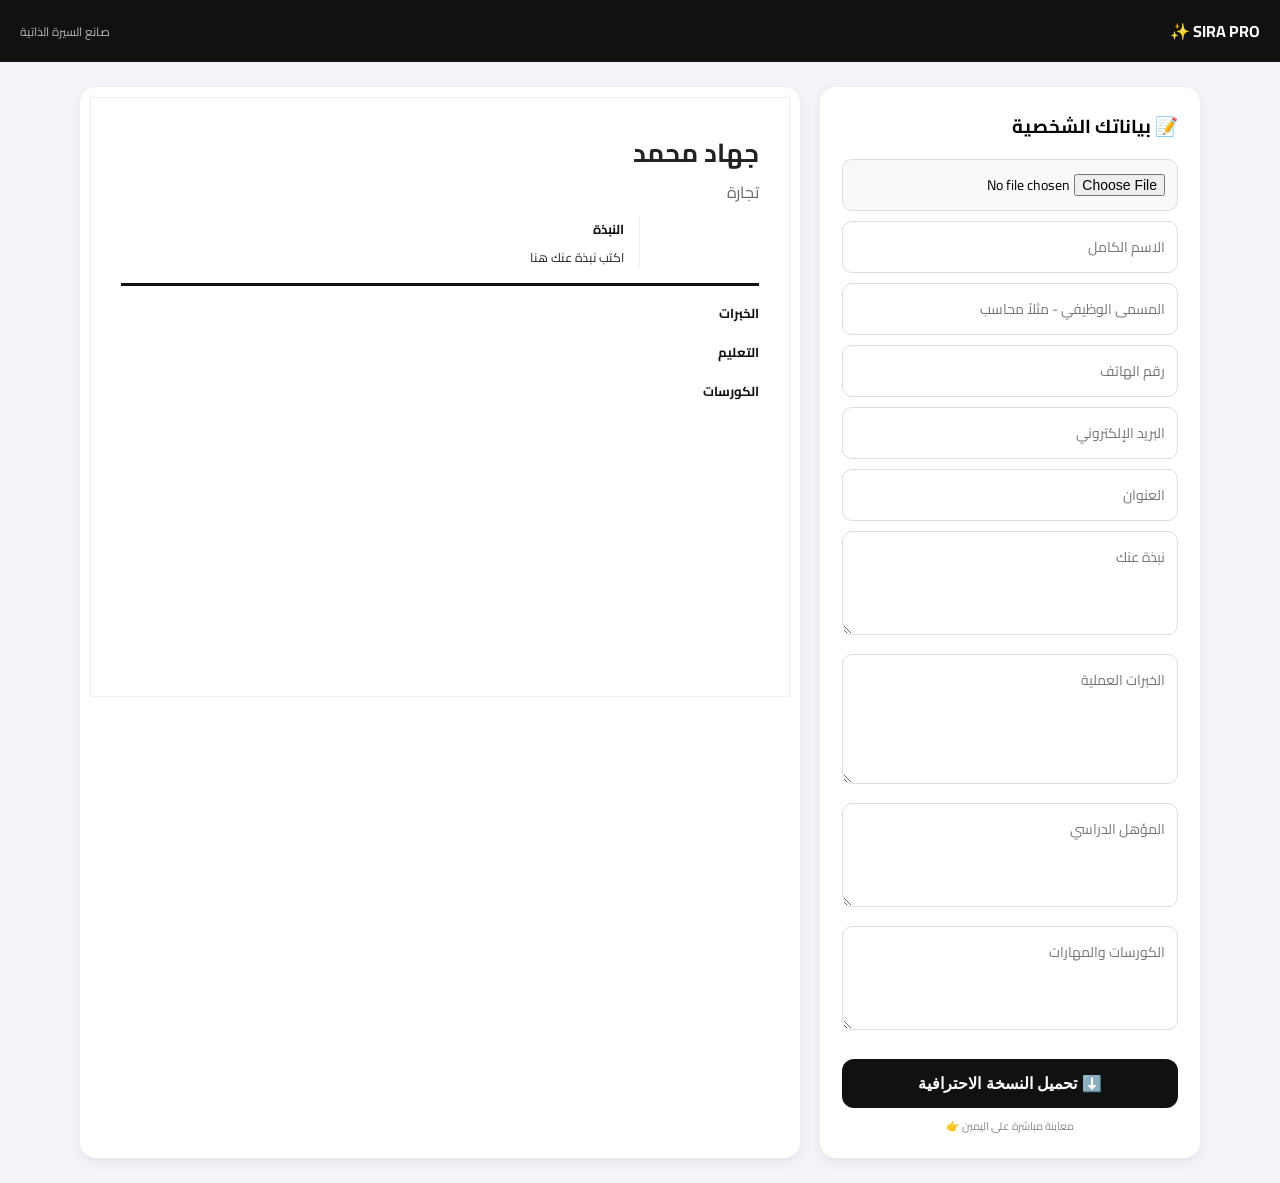
==== index.html @ 73ab299f "Update index.html" ====
<!DOCTYPE html>
<html lang="ar" dir="rtl">
<head>
<meta charset="UTF-8">
<meta name="viewport" content="width=device-width, initial-scale=1.0">
<title>SIRA PRO - CV Maker</title>
<style>
@import url('https://fonts.googleapis.com/css2?family=Cairo:wght@400;600;700&display=swap');
*{box-sizing:border-box;margin:0;padding:0}
body{font-family:'Cairo',sans-serif;background:#f2f4f7}
.header{background:#111;color:white;padding:16px 20px;display:flex;justify-content:space-between;align-items:center}
.container{max-width:1150px;margin:25px auto;display:grid;grid-template-columns:380px 1fr;gap:20px;padding:0 15px}
.form-box{background:white;border-radius:16px;padding:22px;box-shadow:0 4px 12px #0001}
.form-box h3{margin-bottom:15px}
.form-box input,.form-box textarea{width:100%;padding:12px;margin-bottom:10px;border:1px solid #ddd;border-radius:10px;font-family:inherit;font-size:14px}
.preview-box{background:white;border-radius:16px;padding:10px;box-shadow:0 4px 12px #0001}
#cvPreview{padding:30px;border:1px solid #eee;min-height:600px;color:#222}
.cv-top{display:flex;justify-content:space-between;border-bottom:3px solid #111;padding-bottom:15px;margin-bottom:15px}
.cv-top h1{font-size:26px}
#cvImg{width:85px;height:85px;border-radius:50%;object-fit:cover;display:none;border:2px solid #111}
.cv-head{font-weight:700;font-size:13px;margin-bottom:6px;color:#111}
.cv-text{font-size:12.5px;white-space:pre-wrap;line-height:1.7}
.layout{display:grid;grid-template-columns:120px 1fr;gap:15px;margin-top:10px}
.btn-main{width:100%;padding:15px;background:#111;color:white;border:none;border-radius:12px;font-weight:800;cursor:pointer;font-size:16px;margin-top:10px}
.btn-gold{width:100%;padding:14px;background:linear-gradient(135deg,#1a73e8,#0d47a1);color:white;border:none;border-radius:12px;font-weight:700;cursor:pointer}
.modal{position:fixed;inset:0;background:rgba(0,0,0,0.5);backdrop-filter:blur(5px);display:none;justify-content:center;align-items:center;z-index:999;padding:15px}
.modal.show{display:flex}
.modal-box{background:white;padding:28px;border-radius:20px;max-width:380px;width:100%;text-align:center}
.badge{background:#eef4ff;color:#1a73e8;padding:6px 14px;border-radius:20px;font-size:12px;font-weight:700;display:inline-block;margin-bottom:12px}
.vf-box{background:#fff5f6;border:1.5px dashed #e11d48;border-radius:12px;padding:16px;margin:16px 0}
@media print{.header,.form-box,.modal{display:none!important}.container{display:block;margin:0;padding:0}.preview-box{box-shadow:none;border:none}}
@media(max-width:900px){.container{grid-template-columns:1fr}}
</style>
</head>
<body>

<div class="header"><b>SIRA PRO ✨</b><span style="font-size:12px;opacity:.7">صانع السيرة الذاتية</span></div>

<div class="container">
  <!-- ده الفورم اللي الشخص هيملاه -->
  <div class="form-box">
    <h3>📝 بياناتك الشخصية</h3>
    <input type="file" accept="image/*" onchange="loadImg(event)" style="background:#f9f9f9">
    <input id="iName" placeholder="الاسم الكامل" oninput="u()">
    <input id="iJob" placeholder="المسمى الوظيفي - مثلاً محاسب" oninput="u()">
    <input id="iPhone" placeholder="رقم الهاتف" oninput="u()">
    <input id="iEmail" placeholder="البريد الإلكتروني" oninput="u()">
    <input id="iAddress" placeholder="العنوان" oninput="u()">
    <textarea id="iAbout" rows="3" placeholder="نبذة عنك" oninput="u()"></textarea>
    <textarea id="iExp" rows="4" placeholder="الخبرات العملية" oninput="u()"></textarea>
    <textarea id="iEdu" rows="3" placeholder="المؤهل الدراسي" oninput="u()"></textarea>
    <textarea id="iCourses" rows="3" placeholder="الكورسات والمهارات" oninput="u()"></textarea>
    <button class="btn-main" onclick="openPay()">⬇️ تحميل النسخة الاحترافية</button>
    <p style="font-size:11px;color:#888;text-align:center;margin-top:8px">معاينة مباشرة على اليمين 👉</p>
  </div>

  <!-- ده شكل الـ CV اللي بيظهر -->
  <div class="preview-box">
    <div id="cvPreview">
      <div class="cv-top">
        <div>
          <h1 id="cName">جهاد محمد</h1>
          <div id="cJob" style="color:#666">تجارة</div>
          <div class="layout">
            <div style="border-left:1px solid #eee;padding-left:10px"><div id="cContact" style="font-size:11px;line-height:2.2"></div></div>
            <div><div class="cv-head">النبذة</div><div id="cAbout" class="cv-text">اكتب نبذة عنك هنا</div></div>
          </div>
        </div>
        <img id="cvImg">
      </div>
      <div style="margin-top:15px"><div class="cv-head">الخبرات</div><div id="cExp" class="cv-text"></div></div>
      <div style="margin-top:15px"><div class="cv-head">التعليم</div><div id="cEdu" class="cv-text"></div></div>
      <div style="margin-top:15px"><div class="cv-head">الكورسات</div><div id="cCourses" class="cv-text"></div></div>
    </div>
  </div>
</div>

<!-- بوابة الدفع - مش هتظهر غير لما يدوس تحميل -->
<div id="payModal" class="modal" onclick="if(event.target==this)closePay()">
  <div class="modal-box">
    <div class="badge">✨ سيرتك جاهزة</div>
    <h2 style="font-size:20px">فتح التحميل بجودة عالية</h2>
    <p style="color:#666;font-size:13px;margin-top:8px;line-height:1.6">سيرتك الاحترافية جاهزة بصيغة PDF عالية الجودة، جاهزة للطباعة والإرسال للشركات</p>
    <div class="vf-box">
      <div style="font-size:12px;color:#666">الدفع الآمن عبر</div>
      <div style="font-weight:800;color:#e11d48;font-size:18px">Vodafone Cash</div>
      <div style="font-size:23px;font-weight:900;letter-spacing:1px;margin:4px 0">01013724578</div>
      <div style="font-size:11px;color:#666">رسوم الخدمة: 100 جنيه • تفعيل فوري</div>
    </div>
    <button class="btn-gold" onclick="window.open('https://wa.me/201013724578?text=مرحبا، عايزة افتح التحميل بجودة عالية - حولت 100 جنيه فودافون كاش على 01013724578','_blank')">تأكيد التحويل عبر واتساب 💬</button>
    <button class="btn-main" onclick="confirmPay()" style="background:#f1f1f1;color:#111;border:1px solid #ddd;margin-top:10px">تم التحويل - فتح التحميل الآن ✅</button>
    <button onclick="closePay()" style="margin-top:10px;background:none;border:none;color:#999;cursor:pointer">إلغاء والرجوع</button>
  </div>
</div>

<script>
function openPay(){document.getElementById('payModal').classList.add('show')}
function closePay(){document.getElementById('payModal').classList.remove('show')}
function confirmPay(){closePay(); setTimeout(()=>window.print(),300)}
function loadImg(e){const f=e.target.files[0];if(!f)return;const r=new FileReader();r.onload=x=>{cvImg.src=x.target.result;cvImg.style.display='block';};r.readAsDataURL(f);}
function u(){
  cName.innerText=iName.value||'جهاد محمد'; cJob.innerText=iJob.value||'تجارة';
  let h=''; if(iPhone.value) h+=`📞 ${iPhone.value}<br>`; if(iEmail.value) h+=`✉️ ${iEmail.value}<br>`; if(iAddress.value) h+=`📍 ${iAddress.value}`;
  cContact.innerHTML=h;
  cAbout.innerText=iAbout.value||'اكتب نبذة عنك هنا'; cExp.innerText=iExp.value; cEdu.innerText=iEdu.value; cCourses.innerText=iCourses.value;
}
u();
</script>
</body>
</html>
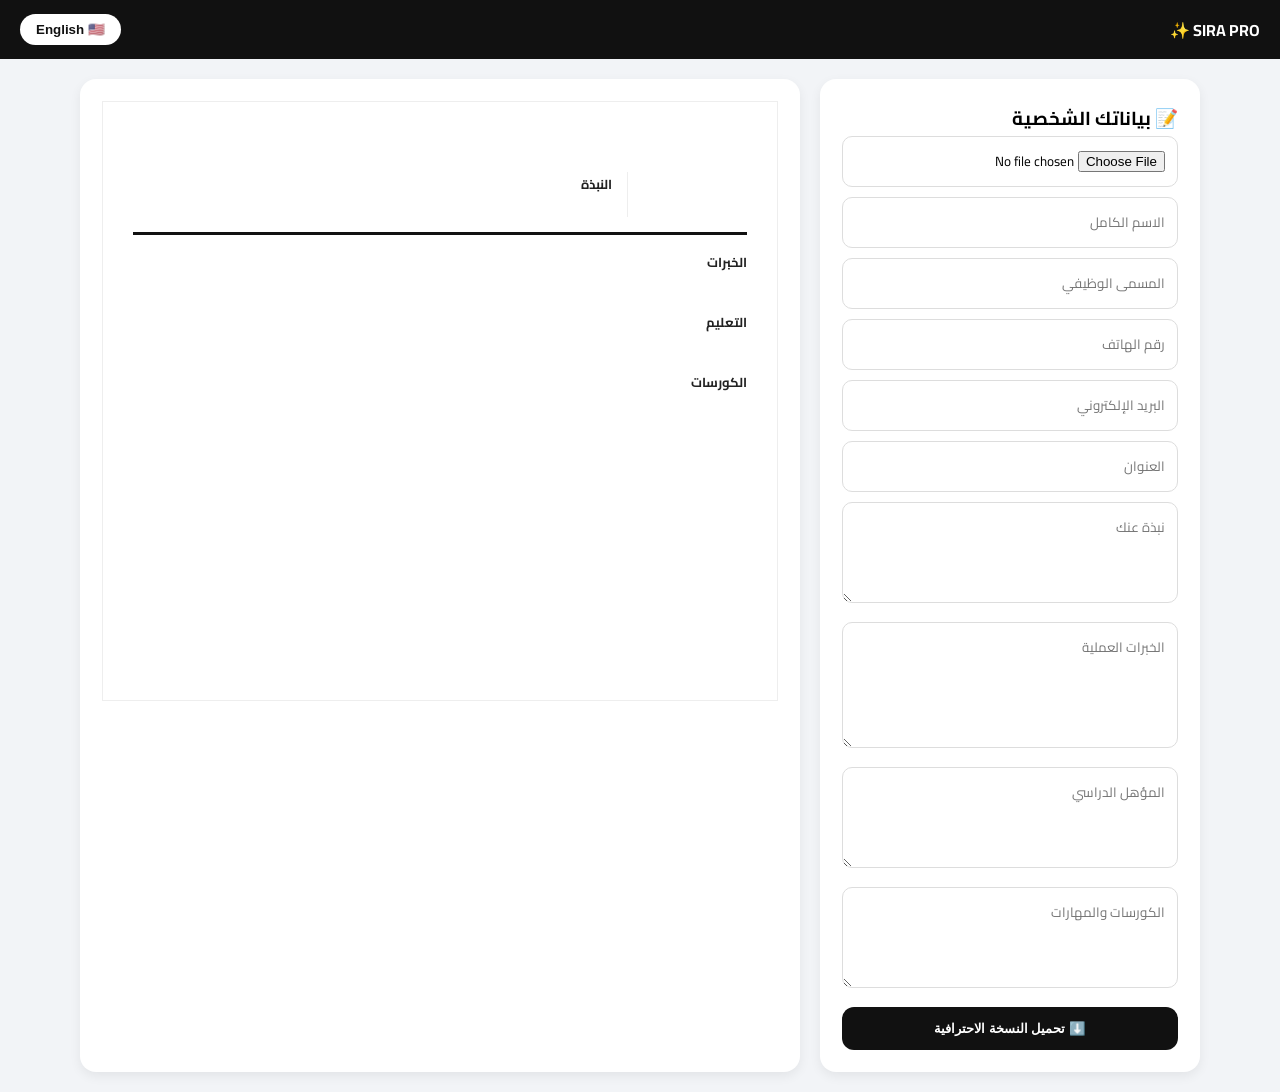
==== commit 16a63ae3: "Update index.html" ====
--- a/index.html
+++ b/index.html
@@ -3,106 +3,147 @@
 <head>
 <meta charset="UTF-8">
 <meta name="viewport" content="width=device-width, initial-scale=1.0">
-<title>SIRA PRO - CV Maker</title>
+<title>SIRA PRO</title>
 <style>
-@import url('https://fonts.googleapis.com/css2?family=Cairo:wght@400;600;700&display=swap');
+@import url('https://fonts.googleapis.com/css2?family=Cairo:wght@400;700&family=Inter:wght@400;700&display=swap');
 *{box-sizing:border-box;margin:0;padding:0}
 body{font-family:'Cairo',sans-serif;background:#f2f4f7}
-.header{background:#111;color:white;padding:16px 20px;display:flex;justify-content:space-between;align-items:center}
-.container{max-width:1150px;margin:25px auto;display:grid;grid-template-columns:380px 1fr;gap:20px;padding:0 15px}
-.form-box{background:white;border-radius:16px;padding:22px;box-shadow:0 4px 12px #0001}
-.form-box h3{margin-bottom:15px}
-.form-box input,.form-box textarea{width:100%;padding:12px;margin-bottom:10px;border:1px solid #ddd;border-radius:10px;font-family:inherit;font-size:14px}
-.preview-box{background:white;border-radius:16px;padding:10px;box-shadow:0 4px 12px #0001}
+.header{background:#111;color:white;padding:14px 20px;display:flex;justify-content:space-between;align-items:center;position:sticky;top:0;z-index:10}
+.lang-btn{background:white;color:#111;border:none;padding:8px 16px;border-radius:20px;font-weight:700;cursor:pointer}
+.container{max-width:1150px;margin:20px auto;display:grid;grid-template-columns:380px 1fr;gap:20px;padding:0 15px}
+.form-box,.preview-box{background:white;border-radius:16px;padding:22px;box-shadow:0 4px 12px #0001}
+input,textarea{width:100%;padding:12px;margin-bottom:10px;border:1px solid #ddd;border-radius:10px;font-family:inherit}
+.btn-main{width:100%;padding:14px;background:#111;color:white;border:none;border-radius:12px;font-weight:800;cursor:pointer}
+.btn-gold{width:100%;padding:14px;background:linear-gradient(135deg,#1a73e8,#0d47a1);color:white;border:none;border-radius:12px;font-weight:700;cursor:pointer}
 #cvPreview{padding:30px;border:1px solid #eee;min-height:600px;color:#222}
 .cv-top{display:flex;justify-content:space-between;border-bottom:3px solid #111;padding-bottom:15px;margin-bottom:15px}
-.cv-top h1{font-size:26px}
+.cv-top h1{font-size:26px;min-height:30px}
 #cvImg{width:85px;height:85px;border-radius:50%;object-fit:cover;display:none;border:2px solid #111}
-.cv-head{font-weight:700;font-size:13px;margin-bottom:6px;color:#111}
-.cv-text{font-size:12.5px;white-space:pre-wrap;line-height:1.7}
+.cv-head{font-weight:700;font-size:13px;margin-bottom:6px}
+.cv-text{font-size:12.5px;white-space:pre-wrap;line-height:1.7;min-height:15px}
 .layout{display:grid;grid-template-columns:120px 1fr;gap:15px;margin-top:10px}
-.btn-main{width:100%;padding:15px;background:#111;color:white;border:none;border-radius:12px;font-weight:800;cursor:pointer;font-size:16px;margin-top:10px}
-.btn-gold{width:100%;padding:14px;background:linear-gradient(135deg,#1a73e8,#0d47a1);color:white;border:none;border-radius:12px;font-weight:700;cursor:pointer}
-.modal{position:fixed;inset:0;background:rgba(0,0,0,0.5);backdrop-filter:blur(5px);display:none;justify-content:center;align-items:center;z-index:999;padding:15px}
+.modal{position:fixed;inset:0;background:rgba(0,0,0,.55);backdrop-filter:blur(5px);display:none;justify-content:center;align-items:center;z-index:999;padding:15px}
 .modal.show{display:flex}
-.modal-box{background:white;padding:28px;border-radius:20px;max-width:380px;width:100%;text-align:center}
-.badge{background:#eef4ff;color:#1a73e8;padding:6px 14px;border-radius:20px;font-size:12px;font-weight:700;display:inline-block;margin-bottom:12px}
+.modal-box{background:white;padding:28px;border-radius:20px;max-width:400px;width:100%;text-align:center}
+.badge{background:#eef4ff;color:#1a73e8;padding:6px 14px;border-radius:20px;font-size:12px;font-weight:700;display:inline-block;margin-bottom:10px}
 .vf-box{background:#fff5f6;border:1.5px dashed #e11d48;border-radius:12px;padding:16px;margin:16px 0}
+.code-input{letter-spacing:4px;text-align:center;font-size:20px;font-weight:800}
+.hidden{display:none}
 @media print{.header,.form-box,.modal{display:none!important}.container{display:block;margin:0;padding:0}.preview-box{box-shadow:none;border:none}}
 @media(max-width:900px){.container{grid-template-columns:1fr}}
 </style>
 </head>
 <body>
 
-<div class="header"><b>SIRA PRO ✨</b><span style="font-size:12px;opacity:.7">صانع السيرة الذاتية</span></div>
+<div class="header">
+<b id="hLogo">SIRA PRO ✨</b>
+<button class="lang-btn" onclick="toggleLang()" id="langBtn">English 🇺🇸</button>
+</div>
 
 <div class="container">
-  <!-- ده الفورم اللي الشخص هيملاه -->
-  <div class="form-box">
-    <h3>📝 بياناتك الشخصية</h3>
-    <input type="file" accept="image/*" onchange="loadImg(event)" style="background:#f9f9f9">
-    <input id="iName" placeholder="الاسم الكامل" oninput="u()">
-    <input id="iJob" placeholder="المسمى الوظيفي - مثلاً محاسب" oninput="u()">
-    <input id="iPhone" placeholder="رقم الهاتف" oninput="u()">
-    <input id="iEmail" placeholder="البريد الإلكتروني" oninput="u()">
-    <input id="iAddress" placeholder="العنوان" oninput="u()">
-    <textarea id="iAbout" rows="3" placeholder="نبذة عنك" oninput="u()"></textarea>
-    <textarea id="iExp" rows="4" placeholder="الخبرات العملية" oninput="u()"></textarea>
-    <textarea id="iEdu" rows="3" placeholder="المؤهل الدراسي" oninput="u()"></textarea>
-    <textarea id="iCourses" rows="3" placeholder="الكورسات والمهارات" oninput="u()"></textarea>
-    <button class="btn-main" onclick="openPay()">⬇️ تحميل النسخة الاحترافية</button>
-    <p style="font-size:11px;color:#888;text-align:center;margin-top:8px">معاينة مباشرة على اليمين 👉</p>
-  </div>
-
-  <!-- ده شكل الـ CV اللي بيظهر -->
-  <div class="preview-box">
-    <div id="cvPreview">
-      <div class="cv-top">
-        <div>
-          <h1 id="cName">جهاد محمد</h1>
-          <div id="cJob" style="color:#666">تجارة</div>
-          <div class="layout">
-            <div style="border-left:1px solid #eee;padding-left:10px"><div id="cContact" style="font-size:11px;line-height:2.2"></div></div>
-            <div><div class="cv-head">النبذة</div><div id="cAbout" class="cv-text">اكتب نبذة عنك هنا</div></div>
-          </div>
-        </div>
-        <img id="cvImg">
-      </div>
-      <div style="margin-top:15px"><div class="cv-head">الخبرات</div><div id="cExp" class="cv-text"></div></div>
-      <div style="margin-top:15px"><div class="cv-head">التعليم</div><div id="cEdu" class="cv-text"></div></div>
-      <div style="margin-top:15px"><div class="cv-head">الكورسات</div><div id="cCourses" class="cv-text"></div></div>
-    </div>
-  </div>
+<div class="form-box">
+<h3 id="fTitle">📝 بياناتك الشخصية</h3>
+<input type="file" accept="image/*" onchange="loadImg(event)">
+<input id="iName" placeholder="الاسم الكامل" oninput="u()">
+<input id="iJob" placeholder="المسمى الوظيفي" oninput="u()">
+<input id="iPhone" placeholder="رقم الهاتف" oninput="u()">
+<input id="iEmail" placeholder="البريد الإلكتروني" oninput="u()">
+<input id="iAddress" placeholder="العنوان" oninput="u()">
+<textarea id="iAbout" rows="3" placeholder="نبذة عنك" oninput="u()"></textarea>
+<textarea id="iExp" rows="4" placeholder="الخبرات العملية" oninput="u()"></textarea>
+<textarea id="iEdu" rows="3" placeholder="المؤهل الدراسي" oninput="u()"></textarea>
+<textarea id="iCourses" rows="3" placeholder="الكورسات والمهارات" oninput="u()"></textarea>
+<button class="btn-main" id="btnDown" onclick="openPay()">⬇️ تحميل النسخة الاحترافية</button>
 </div>
 
-<!-- بوابة الدفع - مش هتظهر غير لما يدوس تحميل -->
-<div id="payModal" class="modal" onclick="if(event.target==this)closePay()">
-  <div class="modal-box">
-    <div class="badge">✨ سيرتك جاهزة</div>
-    <h2 style="font-size:20px">فتح التحميل بجودة عالية</h2>
-    <p style="color:#666;font-size:13px;margin-top:8px;line-height:1.6">سيرتك الاحترافية جاهزة بصيغة PDF عالية الجودة، جاهزة للطباعة والإرسال للشركات</p>
-    <div class="vf-box">
-      <div style="font-size:12px;color:#666">الدفع الآمن عبر</div>
-      <div style="font-weight:800;color:#e11d48;font-size:18px">Vodafone Cash</div>
-      <div style="font-size:23px;font-weight:900;letter-spacing:1px;margin:4px 0">01013724578</div>
-      <div style="font-size:11px;color:#666">رسوم الخدمة: 100 جنيه • تفعيل فوري</div>
-    </div>
-    <button class="btn-gold" onclick="window.open('https://wa.me/201013724578?text=مرحبا، عايزة افتح التحميل بجودة عالية - حولت 100 جنيه فودافون كاش على 01013724578','_blank')">تأكيد التحويل عبر واتساب 💬</button>
-    <button class="btn-main" onclick="confirmPay()" style="background:#f1f1f1;color:#111;border:1px solid #ddd;margin-top:10px">تم التحويل - فتح التحميل الآن ✅</button>
-    <button onclick="closePay()" style="margin-top:10px;background:none;border:none;color:#999;cursor:pointer">إلغاء والرجوع</button>
-  </div>
+<div class="preview-box">
+<div id="cvPreview">
+<div class="cv-top">
+<div>
+<h1 id="cName"></h1>
+<div id="cJob" style="color:#666"></div>
+<div class="layout">
+<div style="border-left:1px solid #eee;padding-left:10px"><div id="cContact" style="font-size:11px;line-height:2.2"></div></div>
+<div><div class="cv-head" id="lAbout">النبذة</div><div id="cAbout" class="cv-text"></div></div>
+</div>
+</div>
+<img id="cvImg">
+</div>
+<div style="margin-top:15px"><div class="cv-head" id="lExp">الخبرات</div><div id="cExp" class="cv-text"></div></div>
+<div style="margin-top:15px"><div class="cv-head" id="lEdu">التعليم</div><div id="cEdu" class="cv-text"></div></div>
+<div style="margin-top:15px"><div class="cv-head" id="lCourses">الكورسات</div><div id="cCourses" class="cv-text"></div></div>
+</div>
+</div>
+</div>
+
+<!-- بوابة الدفع -->
+<div id="payModal" class="modal">
+<div class="modal-box" id="step1">
+<div class="badge" id="badge1">✨ سيرتك جاهزة</div>
+<h2 id="payTitle1">فتح التحميل بجودة عالية</h2>
+<p id="payDesc1" style="color:#666;font-size:13px;margin-top:8px;line-height:1.6">سيرتك الاحترافية جاهزة بصيغة PDF عالية الجودة، جاهزة للطباعة والإرسال</p>
+<div class="vf-box">
+<div style="font-size:12px;color:#666" id="payVia">الدفع الآمن عبر</div>
+<div style="font-weight:800;color:#e11d48;font-size:18px">Vodafone Cash</div>
+<div style="font-size:23px;font-weight:900">01013724578</div>
+<div style="font-size:11px;color:#666;margin-top:4px" id="payFee">رسوم الخدمة: 100 جنيه • تفعيل فوري</div>
+</div>
+<button class="btn-gold" id="btnWa" onclick="goStep2()">تأكيد التحويل عبر واتساب 💬</button>
+<p style="font-size:11px;color:#999;margin-top:10px" id="payNote">بعد التحويل، اضغطي لتأكيد الدفع</p>
+<button onclick="closePay()" style="margin-top:10px;background:none;border:none;color:#999;cursor:pointer" id="btnCancel1">رجوع</button>
+</div>
+
+<div class="modal-box hidden" id="step2">
+<div class="badge">🔒 تأكيد الدفع</div>
+<h2 id="codeTitle">ادخلي كود التفعيل</h2>
+<p id="codeDesc" style="color:#666;font-size:13px;margin:10px 0;line-height:1.6">بعد ما تبعتي سكرين التحويل على واتساب، جهاد هتبعتلك كود تفعيل مكون من 4 أرقام. دخليه هنا لفتح التحميل.</p>
+<input id="codeInput" class="code-input" placeholder="0000" maxlength="4">
+<p id="codeError" style="color:#e11d48;font-size:12px;margin-top:8px;display:none">الكود غلط، اتأكدي من واتساب</p>
+<button class="btn-main" id="btnVerify" onclick="verifyCode()">تفعيل وتحميل الآن ✅</button>
+<button onclick="backStep1()" style="margin-top:10px;background:none;border:none;color:#999;cursor:pointer" id="btnBack">رجوع</button>
+</div>
 </div>
 
 <script>
-function openPay(){document.getElementById('payModal').classList.add('show')}
-function closePay(){document.getElementById('payModal').classList.remove('show')}
-function confirmPay(){closePay(); setTimeout(()=>window.print(),300)}
+let isAr=true;
+const T={
+ar:{logo:'SIRA PRO ✨',en:'English 🇺🇸',fTitle:'📝 بياناتك الشخصية',n:'الاسم الكامل',j:'المسمى الوظيفي',p:'رقم الهاتف',e:'البريد الإلكتروني',a:'العنوان',ab:'نبذة عنك',ex:'الخبرات العملية',ed:'المؤهل الدراسي',co:'الكورسات والمهارات',btnDown:'⬇️ تحميل النسخة الاحترافية',lAbout:'النبذة',lExp:'الخبرات',lEdu:'التعليم',lCourses:'الكورسات',payTitle:'فتح التحميل بجودة عالية',payDesc:'سيرتك الاحترافية جاهزة بصيغة PDF عالية الجودة، جاهزة للطباعة والإرسال',via:'الدفع الآمن عبر',fee:'رسوم الخدمة: 100 جنيه • تفعيل فوري',wa:'تأكيد التحويل عبر واتساب 💬',note:'بعد التحويل، اضغطي لتأكيد الدفع',cancel:'رجوع',codeTitle:'ادخلي كود التفعيل',codeDesc:'بعد ما تبعتي سكرين التحويل على واتساب، جهاد هتبعتلك كود تفعيل مكون من 4 أرقام. دخليه هنا لفتح التحميل.',verify:'تفعيل وتحميل الآن ✅',back:'رجوع',error:'الكود غلط، اتأكدي من واتساب'},
+en:{logo:'SIRA PRO ✨',en:'عربي 🇪🇬',fTitle:'📝 Your Information',n:'Full Name',j:'Job Title',p:'Phone Number',e:'Email',a:'Address',ab:'About You',ex:'Work Experience',ed:'Education',co:'Courses & Skills',btnDown:'⬇️ Download Pro Version',lAbout:'Summary',lExp:'Experience',lEdu:'Education',lCourses:'Courses',payTitle:'Unlock High-Quality Download',payDesc:'Your professional CV is ready in high-quality PDF format, ready to print and send',via:'Secure Payment via',fee:'Service fee: 100 EGP • Instant activation',wa:'Confirm via WhatsApp 💬',note:'After payment, click to confirm',cancel:'Back',codeTitle:'Enter Activation Code',codeDesc:'After sending payment screenshot on WhatsApp, Gehad will send you a 4-digit code. Enter it here to unlock download.',verify:'Activate & Download Now ✅',back:'Back',error:'Wrong code, check WhatsApp'}
+};
+function toggleLang(){
+isAr=!isAr; const t=isAr?T.ar:T.en;
+document.documentElement.dir=isAr?'rtl':'ltr'; document.documentElement.lang=isAr?'ar':'en';
+document.body.style.fontFamily=isAr?"'Cairo',sans-serif":"'Inter',sans-serif";
+hLogo.innerText=t.logo; langBtn.innerText=t.en; fTitle.innerText=t.fTitle;
+iName.placeholder=t.n; iJob.placeholder=t.j; iPhone.placeholder=t.p; iEmail.placeholder=t.e; iAddress.placeholder=t.a;
+iAbout.placeholder=t.ab; iExp.placeholder=t.ex; iEdu.placeholder=t.ed; iCourses.placeholder=t.co;
+btnDown.innerText=t.btnDown; lAbout.innerText=t.lAbout; lExp.innerText=t.lExp; lEdu.innerText=t.lEdu; lCourses.innerText=t.lCourses;
+payTitle1.innerText=t.payTitle; payDesc1.innerText=t.payDesc; payVia.innerText=t.via; payFee.innerText=t.fee; btnWa.innerText=t.wa; payNote.innerText=t.note; btnCancel1.innerText=t.cancel;
+codeTitle.innerText=t.codeTitle; codeDesc.innerText=t.codeDesc; btnVerify.innerText=t.verify; btnBack.innerText=t.back; codeError.innerText=t.error;
+}
 function loadImg(e){const f=e.target.files[0];if(!f)return;const r=new FileReader();r.onload=x=>{cvImg.src=x.target.result;cvImg.style.display='block';};r.readAsDataURL(f);}
 function u(){
-  cName.innerText=iName.value||'جهاد محمد'; cJob.innerText=iJob.value||'تجارة';
-  let h=''; if(iPhone.value) h+=`📞 ${iPhone.value}<br>`; if(iEmail.value) h+=`✉️ ${iEmail.value}<br>`; if(iAddress.value) h+=`📍 ${iAddress.value}`;
-  cContact.innerHTML=h;
-  cAbout.innerText=iAbout.value||'اكتب نبذة عنك هنا'; cExp.innerText=iExp.value; cEdu.innerText=iEdu.value; cCourses.innerText=iCourses.value;
+cName.innerText=iName.value; cJob.innerText=iJob.value;
+let h=''; if(iPhone.value) h+=`📞 ${iPhone.value}<br>`; if(iEmail.value) h+=`✉️ ${iEmail.value}<br>`; if(iAddress.value) h+=`📍 ${iAddress.value}`;
+cContact.innerHTML=h; cAbout.innerText=iAbout.value; cExp.innerText=iExp.value; cEdu.innerText=iEdu.value; cCourses.innerText=iCourses.value;
+}
+function openPay(){document.getElementById('payModal').classList.add('show'); document.getElementById('step1').classList.remove('hidden'); document.getElementById('step2').classList.add('hidden')}
+function closePay(){document.getElementById('payModal').classList.remove('show')}
+function goStep2(){
+window.open('https://wa.me/201013724578?text=مرحبا جهاد، حولت 100 جنيه فودافون كاش على 01013724578 وعايزة كود تفعيل تحميل السي في','_blank');
+document.getElementById('step1').classList.add('hidden');
+document.getElementById('step2').classList.remove('hidden');
+}
+function backStep1(){document.getElementById('step2').classList.add('hidden'); document.getElementById('step1').classList.remove('hidden')}
+function verifyCode(){
+const code=document.getElementById('codeInput').value.trim();
+// الكود اللي انتي بس اللي عارفاه - غيريه براحتك
+const SECRET_CODE="1010";
+if(code===SECRET_CODE){
+closePay(); setTimeout(()=>window.print(),400);
+}else{
+document.getElementById('codeError').style.display='block';
+}
 }
 u();
 </script>
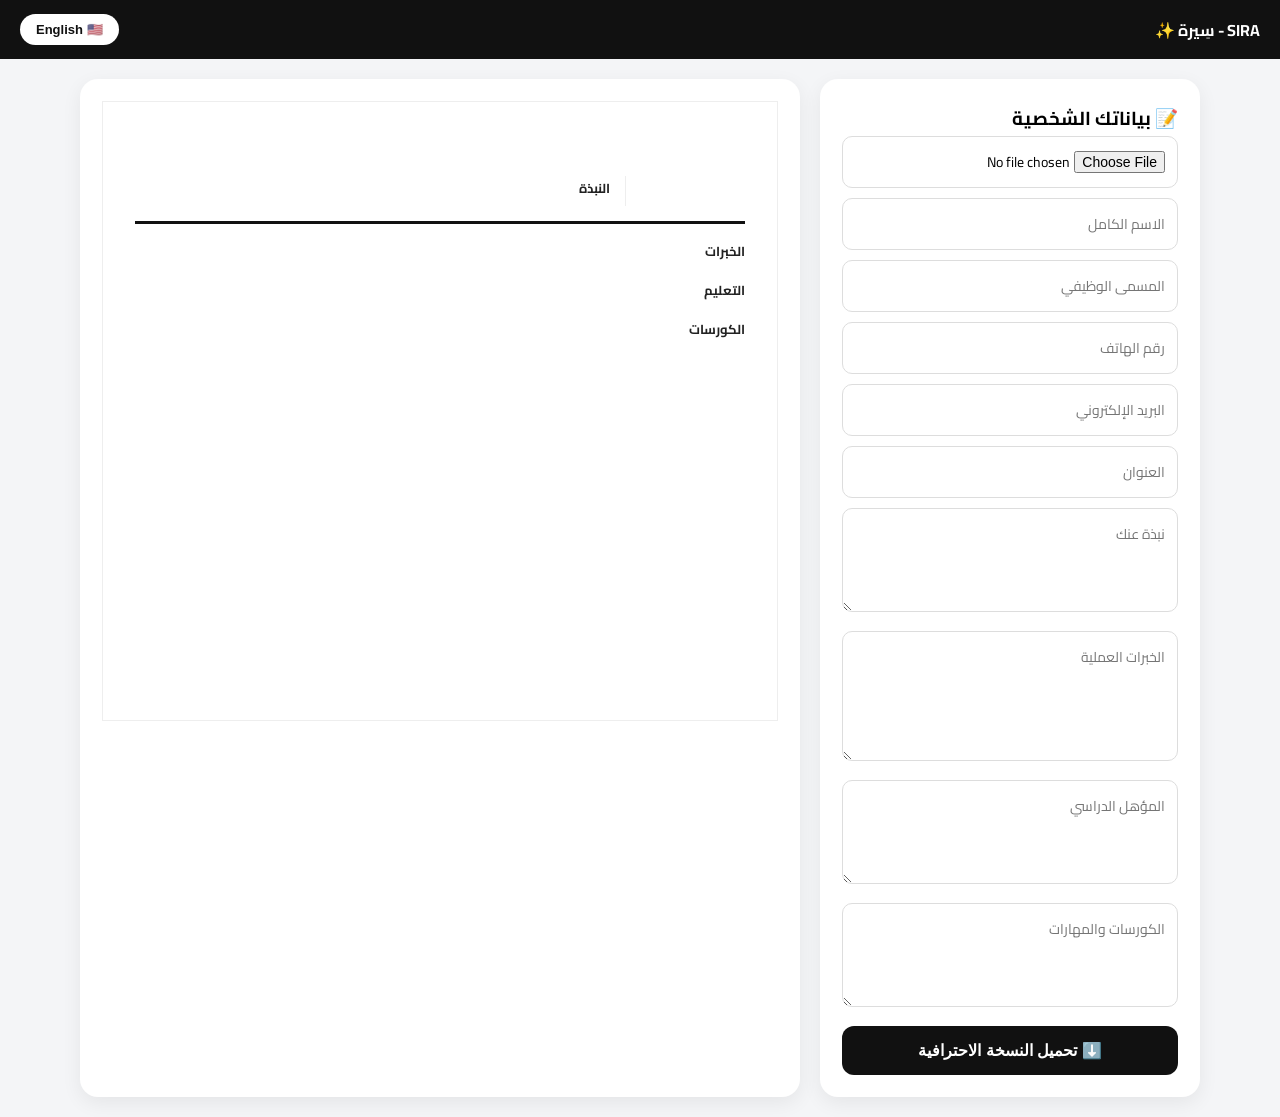
==== commit dd3d0c4d: "Update index.html" ====
--- a/index.html
+++ b/index.html
@@ -3,40 +3,41 @@
 <head>
 <meta charset="UTF-8">
 <meta name="viewport" content="width=device-width, initial-scale=1.0">
-<title>SIRA PRO</title>
+<title>SIRA - سِيرة</title>
 <style>
-@import url('https://fonts.googleapis.com/css2?family=Cairo:wght@400;700&family=Inter:wght@400;700&display=swap');
+@import url('https://fonts.googleapis.com/css2?family=Cairo:wght@400;700&display=swap');
 *{box-sizing:border-box;margin:0;padding:0}
-body{font-family:'Cairo',sans-serif;background:#f2f4f7}
-.header{background:#111;color:white;padding:14px 20px;display:flex;justify-content:space-between;align-items:center;position:sticky;top:0;z-index:10}
-.lang-btn{background:white;color:#111;border:none;padding:8px 16px;border-radius:20px;font-weight:700;cursor:pointer}
+body{font-family:'Cairo',sans-serif;background:#f4f5f7}
+.header{background:#111;color:white;padding:14px 20px;display:flex;justify-content:space-between;align-items:center;position:sticky;top:0;z-index:20}
+.lang-btn{background:white;color:#111;border:none;padding:8px 16px;border-radius:20px;font-weight:700;cursor:pointer;font-size:13px}
 .container{max-width:1150px;margin:20px auto;display:grid;grid-template-columns:380px 1fr;gap:20px;padding:0 15px}
-.form-box,.preview-box{background:white;border-radius:16px;padding:22px;box-shadow:0 4px 12px #0001}
-input,textarea{width:100%;padding:12px;margin-bottom:10px;border:1px solid #ddd;border-radius:10px;font-family:inherit}
-.btn-main{width:100%;padding:14px;background:#111;color:white;border:none;border-radius:12px;font-weight:800;cursor:pointer}
-.btn-gold{width:100%;padding:14px;background:linear-gradient(135deg,#1a73e8,#0d47a1);color:white;border:none;border-radius:12px;font-weight:700;cursor:pointer}
-#cvPreview{padding:30px;border:1px solid #eee;min-height:600px;color:#222}
+.form-box,.preview-box{background:white;border-radius:18px;padding:22px;box-shadow:0 6px 20px #0001}
+.form-box input,.form-box textarea{width:100%;padding:12px;margin-bottom:10px;border:1px solid #ddd;border-radius:10px;font-family:inherit;font-size:14px}
+.btn-main{width:100%;padding:15px;background:#111;color:white;border:none;border-radius:12px;font-weight:800;cursor:pointer;font-size:16px}
+#cvPreview{padding:32px;border:1px solid #eee;min-height:620px;color:#222;background:white}
 .cv-top{display:flex;justify-content:space-between;border-bottom:3px solid #111;padding-bottom:15px;margin-bottom:15px}
-.cv-top h1{font-size:26px;min-height:30px}
+.cv-top h1{font-size:26px;min-height:32px}
 #cvImg{width:85px;height:85px;border-radius:50%;object-fit:cover;display:none;border:2px solid #111}
 .cv-head{font-weight:700;font-size:13px;margin-bottom:6px}
-.cv-text{font-size:12.5px;white-space:pre-wrap;line-height:1.7;min-height:15px}
+.cv-text{font-size:12.5px;white-space:pre-wrap;line-height:1.8}
 .layout{display:grid;grid-template-columns:120px 1fr;gap:15px;margin-top:10px}
-.modal{position:fixed;inset:0;background:rgba(0,0,0,.55);backdrop-filter:blur(5px);display:none;justify-content:center;align-items:center;z-index:999;padding:15px}
+.modal{position:fixed;inset:0;background:rgba(0,0,0,.6);backdrop-filter:blur(6px);display:none;justify-content:center;align-items:center;z-index:999;padding:15px}
 .modal.show{display:flex}
-.modal-box{background:white;padding:28px;border-radius:20px;max-width:400px;width:100%;text-align:center}
-.badge{background:#eef4ff;color:#1a73e8;padding:6px 14px;border-radius:20px;font-size:12px;font-weight:700;display:inline-block;margin-bottom:10px}
-.vf-box{background:#fff5f6;border:1.5px dashed #e11d48;border-radius:12px;padding:16px;margin:16px 0}
-.code-input{letter-spacing:4px;text-align:center;font-size:20px;font-weight:800}
-.hidden{display:none}
+.modal-box{background:white;padding:26px;border-radius:22px;max-width:410px;width:100%;text-align:center;box-shadow:0 20px 50px #0003}
+.badge{background:linear-gradient(135deg,#1a73e8,#0d47a1);color:white;padding:7px 16px;border-radius:20px;font-size:12px;font-weight:700;display:inline-block;margin-bottom:10px}
+.vf-box{background:#fff5f6;border:1.8px dashed #e11d48;border-radius:14px;padding:16px;margin:14px 0}
+.input-secure{width:100%;padding:12px;margin-bottom:8px;border:1.5px solid #ddd;border-radius:10px;font-family:inherit;text-align:center;font-weight:700;font-size:14px}
+.input-secure.error{border-color:#e11d48;background:#fff5f5}
+.err-msg{color:#e11d48;font-size:11px;margin:-4px 0 8px;display:none;text-align:right}
+.btn-gold{width:100%;padding:14px;background:linear-gradient(135deg,#1a73e8,#0d47a1);color:white;border:none;border-radius:12px;font-weight:800;cursor:pointer;font-size:15px}
+.btn-gold:disabled{background:#ccc;cursor:not-allowed}
 @media print{.header,.form-box,.modal{display:none!important}.container{display:block;margin:0;padding:0}.preview-box{box-shadow:none;border:none}}
 @media(max-width:900px){.container{grid-template-columns:1fr}}
 </style>
 </head>
 <body>
-
 <div class="header">
-<b id="hLogo">SIRA PRO ✨</b>
+<b>SIRA - سِيرة ✨</b>
 <button class="lang-btn" onclick="toggleLang()" id="langBtn">English 🇺🇸</button>
 </div>
 
@@ -76,50 +77,47 @@
 </div>
 </div>
 
-<!-- بوابة الدفع -->
 <div id="payModal" class="modal">
-<div class="modal-box" id="step1">
-<div class="badge" id="badge1">✨ سيرتك جاهزة</div>
+<div class="modal-box">
+<div class="badge">SIRA PRO ✨</div>
 <h2 id="payTitle1">فتح التحميل بجودة عالية</h2>
-<p id="payDesc1" style="color:#666;font-size:13px;margin-top:8px;line-height:1.6">سيرتك الاحترافية جاهزة بصيغة PDF عالية الجودة، جاهزة للطباعة والإرسال</p>
+<p id="payDesc1" style="color:#666;font-size:13px;margin-top:8px;line-height:1.6">سيرتك الاحترافية جاهزة بصيغة PDF عالية الجودة</p>
+
 <div class="vf-box">
 <div style="font-size:12px;color:#666" id="payVia">الدفع الآمن عبر</div>
-<div style="font-weight:800;color:#e11d48;font-size:18px">Vodafone Cash</div>
-<div style="font-size:23px;font-weight:900">01013724578</div>
+<div style="font-weight:900;color:#e11d48;font-size:18px">Vodafone Cash</div>
+<div style="font-size:24px;font-weight:900;letter-spacing:1px">01013724578</div>
 <div style="font-size:11px;color:#666;margin-top:4px" id="payFee">رسوم الخدمة: 100 جنيه • تفعيل فوري</div>
 </div>
-<button class="btn-gold" id="btnWa" onclick="goStep2()">تأكيد التحويل عبر واتساب 💬</button>
-<p style="font-size:11px;color:#999;margin-top:10px" id="payNote">بعد التحويل، اضغطي لتأكيد الدفع</p>
-<button onclick="closePay()" style="margin-top:10px;background:none;border:none;color:#999;cursor:pointer" id="btnCancel1">رجوع</button>
+
+<div style="text-align:right">
+<label style="font-size:12px;font-weight:700" id="lblTrx">رقم العملية من رسالة فودافون *</label>
+<input id="trxId" class="input-secure" placeholder="مثال: 1234567890" oninput="validateForm()">
+<div class="err-msg" id="errTrx">لازم تكتبي رقم العملية</div>
+
+<label style="font-size:12px;font-weight:700" id="lblPhone">رقمك اللي حولتي منه *</label>
+<input id="senderPhone" class="input-secure" placeholder="01xxxxxxxxx" oninput="validateForm()">
+<div class="err-msg" id="errPhone">لازم تكتبي رقمك</div>
+
+<label style="font-size:12px;font-weight:700" id="lblName">اسمك *</label>
+<input id="senderName" class="input-secure" placeholder="اسمك الكامل" oninput="validateForm()">
+<div class="err-msg" id="errName">لازم تكتبي اسمك</div>
 </div>
 
-<div class="modal-box hidden" id="step2">
-<div class="badge">🔒 تأكيد الدفع</div>
-<h2 id="codeTitle">ادخلي كود التفعيل</h2>
-<p id="codeDesc" style="color:#666;font-size:13px;margin:10px 0;line-height:1.6">بعد ما تبعتي سكرين التحويل على واتساب، جهاد هتبعتلك كود تفعيل مكون من 4 أرقام. دخليه هنا لفتح التحميل.</p>
-<input id="codeInput" class="code-input" placeholder="0000" maxlength="4">
-<p id="codeError" style="color:#e11d48;font-size:12px;margin-top:8px;display:none">الكود غلط، اتأكدي من واتساب</p>
-<button class="btn-main" id="btnVerify" onclick="verifyCode()">تفعيل وتحميل الآن ✅</button>
-<button onclick="backStep1()" style="margin-top:10px;background:none;border:none;color:#999;cursor:pointer" id="btnBack">رجوع</button>
+<button class="btn-gold" id="btnWa" onclick="confirmAndDownload()" disabled>تأكيد الدفع وتحميل السيرة 💳⬇️</button>
+<p style="font-size:10px;color:#999;margin-top:8px" id="secureNote">🔒 سيتم حفظ رقم العملية للمراجعة في أنا فودافون</p>
+<button onclick="closePay()" style="margin-top:10px;background:none;border:none;color:#999;cursor:pointer;font-size:13px" id="btnCancel1">رجوع</button>
 </div>
 </div>
 
 <script>
 let isAr=true;
-const T={
-ar:{logo:'SIRA PRO ✨',en:'English 🇺🇸',fTitle:'📝 بياناتك الشخصية',n:'الاسم الكامل',j:'المسمى الوظيفي',p:'رقم الهاتف',e:'البريد الإلكتروني',a:'العنوان',ab:'نبذة عنك',ex:'الخبرات العملية',ed:'المؤهل الدراسي',co:'الكورسات والمهارات',btnDown:'⬇️ تحميل النسخة الاحترافية',lAbout:'النبذة',lExp:'الخبرات',lEdu:'التعليم',lCourses:'الكورسات',payTitle:'فتح التحميل بجودة عالية',payDesc:'سيرتك الاحترافية جاهزة بصيغة PDF عالية الجودة، جاهزة للطباعة والإرسال',via:'الدفع الآمن عبر',fee:'رسوم الخدمة: 100 جنيه • تفعيل فوري',wa:'تأكيد التحويل عبر واتساب 💬',note:'بعد التحويل، اضغطي لتأكيد الدفع',cancel:'رجوع',codeTitle:'ادخلي كود التفعيل',codeDesc:'بعد ما تبعتي سكرين التحويل على واتساب، جهاد هتبعتلك كود تفعيل مكون من 4 أرقام. دخليه هنا لفتح التحميل.',verify:'تفعيل وتحميل الآن ✅',back:'رجوع',error:'الكود غلط، اتأكدي من واتساب'},
-en:{logo:'SIRA PRO ✨',en:'عربي 🇪🇬',fTitle:'📝 Your Information',n:'Full Name',j:'Job Title',p:'Phone Number',e:'Email',a:'Address',ab:'About You',ex:'Work Experience',ed:'Education',co:'Courses & Skills',btnDown:'⬇️ Download Pro Version',lAbout:'Summary',lExp:'Experience',lEdu:'Education',lCourses:'Courses',payTitle:'Unlock High-Quality Download',payDesc:'Your professional CV is ready in high-quality PDF format, ready to print and send',via:'Secure Payment via',fee:'Service fee: 100 EGP • Instant activation',wa:'Confirm via WhatsApp 💬',note:'After payment, click to confirm',cancel:'Back',codeTitle:'Enter Activation Code',codeDesc:'After sending payment screenshot on WhatsApp, Gehad will send you a 4-digit code. Enter it here to unlock download.',verify:'Activate & Download Now ✅',back:'Back',error:'Wrong code, check WhatsApp'}
-};
 function toggleLang(){
-isAr=!isAr; const t=isAr?T.ar:T.en;
-document.documentElement.dir=isAr?'rtl':'ltr'; document.documentElement.lang=isAr?'ar':'en';
-document.body.style.fontFamily=isAr?"'Cairo',sans-serif":"'Inter',sans-serif";
-hLogo.innerText=t.logo; langBtn.innerText=t.en; fTitle.innerText=t.fTitle;
-iName.placeholder=t.n; iJob.placeholder=t.j; iPhone.placeholder=t.p; iEmail.placeholder=t.e; iAddress.placeholder=t.a;
-iAbout.placeholder=t.ab; iExp.placeholder=t.ex; iEdu.placeholder=t.ed; iCourses.placeholder=t.co;
-btnDown.innerText=t.btnDown; lAbout.innerText=t.lAbout; lExp.innerText=t.lExp; lEdu.innerText=t.lEdu; lCourses.innerText=t.lCourses;
-payTitle1.innerText=t.payTitle; payDesc1.innerText=t.payDesc; payVia.innerText=t.via; payFee.innerText=t.fee; btnWa.innerText=t.wa; payNote.innerText=t.note; btnCancel1.innerText=t.cancel;
-codeTitle.innerText=t.codeTitle; codeDesc.innerText=t.codeDesc; btnVerify.innerText=t.verify; btnBack.innerText=t.back; codeError.innerText=t.error;
+isAr=!isAr;
+document.documentElement.dir=isAr?'rtl':'ltr';
+document.getElementById('langBtn').innerText=isAr?'English 🇺🇸':'عربي 🇪🇬';
+document.getElementById('fTitle').innerText=isAr?'📝 بياناتك الشخصية':'📝 Your Info';
+document.getElementById('btnDown').innerText=isAr?'⬇️ تحميل النسخة الاحترافية':'⬇️ Download Pro Version';
 }
 function loadImg(e){const f=e.target.files[0];if(!f)return;const r=new FileReader();r.onload=x=>{cvImg.src=x.target.result;cvImg.style.display='block';};r.readAsDataURL(f);}
 function u(){
@@ -127,23 +125,24 @@
 let h=''; if(iPhone.value) h+=`📞 ${iPhone.value}<br>`; if(iEmail.value) h+=`✉️ ${iEmail.value}<br>`; if(iAddress.value) h+=`📍 ${iAddress.value}`;
 cContact.innerHTML=h; cAbout.innerText=iAbout.value; cExp.innerText=iExp.value; cEdu.innerText=iEdu.value; cCourses.innerText=iCourses.value;
 }
-function openPay(){document.getElementById('payModal').classList.add('show'); document.getElementById('step1').classList.remove('hidden'); document.getElementById('step2').classList.add('hidden')}
+function openPay(){document.getElementById('payModal').classList.add('show')}
 function closePay(){document.getElementById('payModal').classList.remove('show')}
-function goStep2(){
-window.open('https://wa.me/201013724578?text=مرحبا جهاد، حولت 100 جنيه فودافون كاش على 01013724578 وعايزة كود تفعيل تحميل السي في','_blank');
-document.getElementById('step1').classList.add('hidden');
-document.getElementById('step2').classList.remove('hidden');
+function validateForm(){
+const trx=trxId.value.trim(), phone=senderPhone.value.trim(), name=senderName.value.trim();
+let ok=true;
+if(!trx){trxId.classList.add('error'); errTrx.style.display='block'; ok=false}else{trxId.classList.remove('error'); errTrx.style.display='none'}
+if(!phone){senderPhone.classList.add('error'); errPhone.style.display='block'; ok=false}else{senderPhone.classList.remove('error'); errPhone.style.display='none'}
+if(!name){senderName.classList.add('error'); errName.style.display='block'; ok=false}else{senderName.classList.remove('error'); errName.style.display='none'}
+btnWa.disabled=!ok; return ok;
 }
-function backStep1(){document.getElementById('step2').classList.add('hidden'); document.getElementById('step1').classList.remove('hidden')}
-function verifyCode(){
-const code=document.getElementById('codeInput').value.trim();
-// الكود اللي انتي بس اللي عارفاه - غيريه براحتك
-const SECRET_CODE="1010";
-if(code===SECRET_CODE){
-closePay(); setTimeout(()=>window.print(),400);
-}else{
-document.getElementById('codeError').style.display='block';
-}
+function confirmAndDownload(){
+if(!validateForm()) return;
+const trx=encodeURIComponent(trxId.value.trim());
+const phone=encodeURIComponent(senderPhone.value.trim());
+const name=encodeURIComponent(senderName.value.trim());
+const msg=`تم دفع 100ج فودافون كاش على 01013724578%0A%0Aالاسم: ${name}%0Aرقمي: ${phone}%0Aرقم العملية: ${trx}%0A%0Aتم التحميل من SIRA`;
+window.open(`https://wa.me/201013724578?text=${msg}`,'_blank');
+setTimeout(()=>{closePay(); window.print();},900);
 }
 u();
 </script>
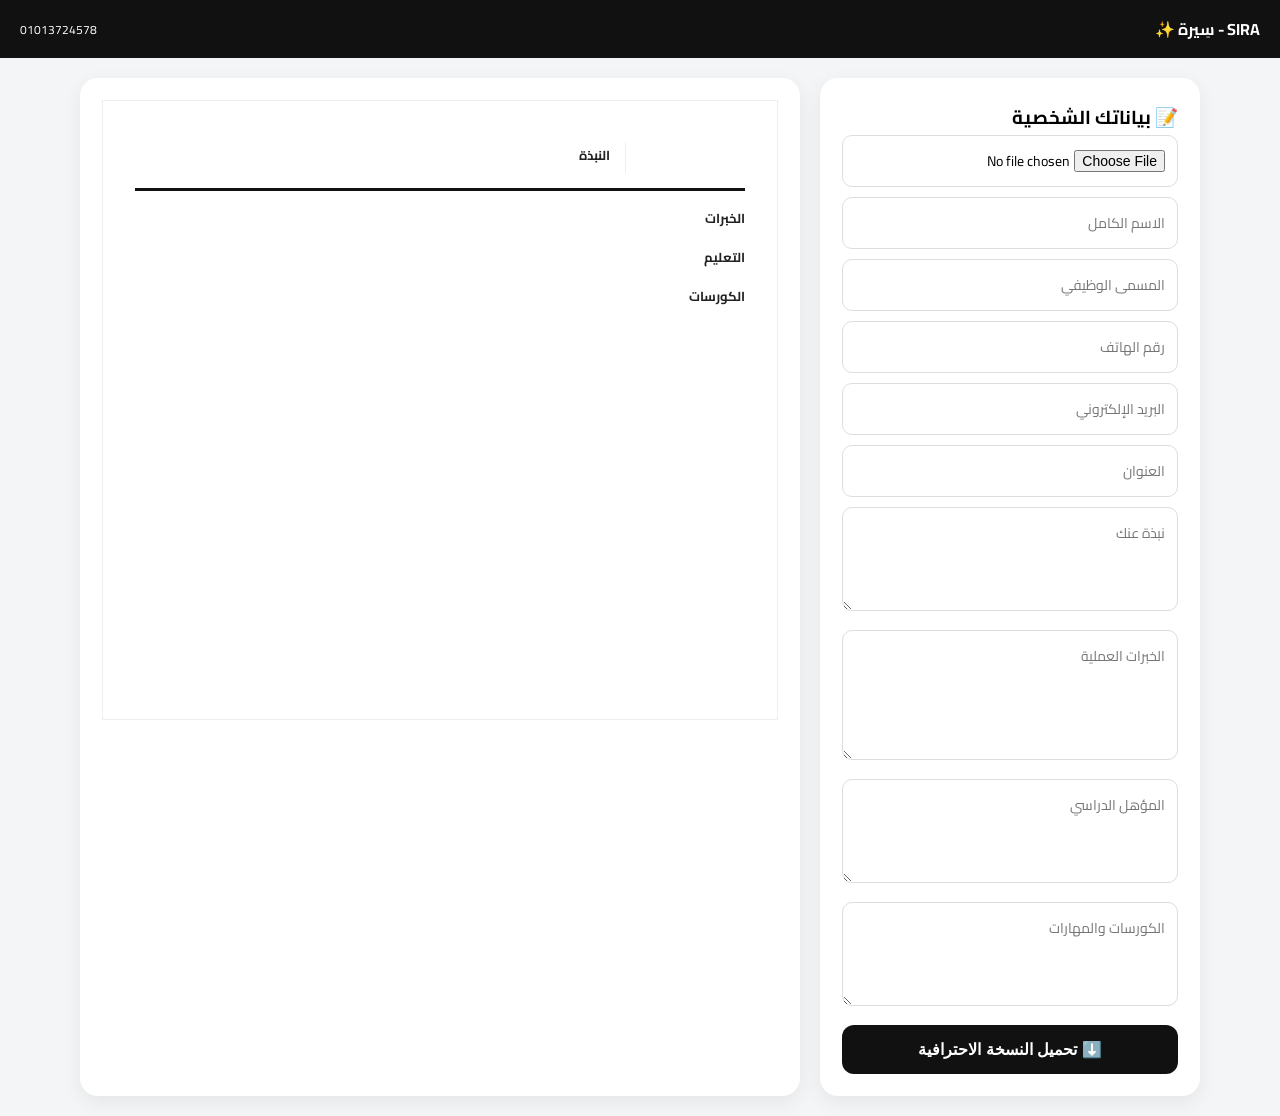
==== commit 7f75e450: "Update index.html" ====
--- a/index.html
+++ b/index.html
@@ -8,28 +8,26 @@
 @import url('https://fonts.googleapis.com/css2?family=Cairo:wght@400;700&display=swap');
 *{box-sizing:border-box;margin:0;padding:0}
 body{font-family:'Cairo',sans-serif;background:#f4f5f7}
-.header{background:#111;color:white;padding:14px 20px;display:flex;justify-content:space-between;align-items:center;position:sticky;top:0;z-index:20}
-.lang-btn{background:white;color:#111;border:none;padding:8px 16px;border-radius:20px;font-weight:700;cursor:pointer;font-size:13px}
+.header{background:#111;color:#fff;padding:14px 20px;display:flex;justify-content:space-between;align-items:center;position:sticky;top:0;z-index:20}
 .container{max-width:1150px;margin:20px auto;display:grid;grid-template-columns:380px 1fr;gap:20px;padding:0 15px}
-.form-box,.preview-box{background:white;border-radius:18px;padding:22px;box-shadow:0 6px 20px #0001}
+.form-box,.preview-box{background:#fff;border-radius:18px;padding:22px;box-shadow:0 6px 20px #0001}
 .form-box input,.form-box textarea{width:100%;padding:12px;margin-bottom:10px;border:1px solid #ddd;border-radius:10px;font-family:inherit;font-size:14px}
-.btn-main{width:100%;padding:15px;background:#111;color:white;border:none;border-radius:12px;font-weight:800;cursor:pointer;font-size:16px}
-#cvPreview{padding:32px;border:1px solid #eee;min-height:620px;color:#222;background:white}
+.btn-main{width:100%;padding:15px;background:#111;color:#fff;border:none;border-radius:12px;font-weight:800;cursor:pointer;font-size:16px}
+#cvPreview{padding:32px;border:1px solid #eee;min-height:620px;background:#fff;color:#222}
 .cv-top{display:flex;justify-content:space-between;border-bottom:3px solid #111;padding-bottom:15px;margin-bottom:15px}
-.cv-top h1{font-size:26px;min-height:32px}
 #cvImg{width:85px;height:85px;border-radius:50%;object-fit:cover;display:none;border:2px solid #111}
 .cv-head{font-weight:700;font-size:13px;margin-bottom:6px}
 .cv-text{font-size:12.5px;white-space:pre-wrap;line-height:1.8}
 .layout{display:grid;grid-template-columns:120px 1fr;gap:15px;margin-top:10px}
 .modal{position:fixed;inset:0;background:rgba(0,0,0,.6);backdrop-filter:blur(6px);display:none;justify-content:center;align-items:center;z-index:999;padding:15px}
 .modal.show{display:flex}
-.modal-box{background:white;padding:26px;border-radius:22px;max-width:410px;width:100%;text-align:center;box-shadow:0 20px 50px #0003}
-.badge{background:linear-gradient(135deg,#1a73e8,#0d47a1);color:white;padding:7px 16px;border-radius:20px;font-size:12px;font-weight:700;display:inline-block;margin-bottom:10px}
+.modal-box{background:#fff;padding:26px;border-radius:22px;max-width:410px;width:100%;text-align:center;box-shadow:0 20px 50px #0003}
+.badge{background:linear-gradient(135deg,#1a73e8,#0d47a1);color:#fff;padding:7px 16px;border-radius:20px;font-size:12px;font-weight:700;display:inline-block;margin-bottom:10px}
 .vf-box{background:#fff5f6;border:1.8px dashed #e11d48;border-radius:14px;padding:16px;margin:14px 0}
 .input-secure{width:100%;padding:12px;margin-bottom:8px;border:1.5px solid #ddd;border-radius:10px;font-family:inherit;text-align:center;font-weight:700;font-size:14px}
 .input-secure.error{border-color:#e11d48;background:#fff5f5}
 .err-msg{color:#e11d48;font-size:11px;margin:-4px 0 8px;display:none;text-align:right}
-.btn-gold{width:100%;padding:14px;background:linear-gradient(135deg,#1a73e8,#0d47a1);color:white;border:none;border-radius:12px;font-weight:800;cursor:pointer;font-size:15px}
+.btn-gold{width:100%;padding:14px;background:linear-gradient(135deg,#1a73e8,#0d47a1);color:#fff;border:none;border-radius:12px;font-weight:800;cursor:pointer;font-size:15px}
 .btn-gold:disabled{background:#ccc;cursor:not-allowed}
 @media print{.header,.form-box,.modal{display:none!important}.container{display:block;margin:0;padding:0}.preview-box{box-shadow:none;border:none}}
 @media(max-width:900px){.container{grid-template-columns:1fr}}
@@ -38,12 +36,12 @@
 <body>
 <div class="header">
 <b>SIRA - سِيرة ✨</b>
-<button class="lang-btn" onclick="toggleLang()" id="langBtn">English 🇺🇸</button>
+<span style="font-size:12px">01013724578</span>
 </div>
 
 <div class="container">
 <div class="form-box">
-<h3 id="fTitle">📝 بياناتك الشخصية</h3>
+<h3>📝 بياناتك الشخصية</h3>
 <input type="file" accept="image/*" onchange="loadImg(event)">
 <input id="iName" placeholder="الاسم الكامل" oninput="u()">
 <input id="iJob" placeholder="المسمى الوظيفي" oninput="u()">
@@ -54,7 +52,7 @@
 <textarea id="iExp" rows="4" placeholder="الخبرات العملية" oninput="u()"></textarea>
 <textarea id="iEdu" rows="3" placeholder="المؤهل الدراسي" oninput="u()"></textarea>
 <textarea id="iCourses" rows="3" placeholder="الكورسات والمهارات" oninput="u()"></textarea>
-<button class="btn-main" id="btnDown" onclick="openPay()">⬇️ تحميل النسخة الاحترافية</button>
+<button class="btn-main" onclick="openPay()">⬇️ تحميل النسخة الاحترافية</button>
 </div>
 
 <div class="preview-box">
@@ -65,14 +63,14 @@
 <div id="cJob" style="color:#666"></div>
 <div class="layout">
 <div style="border-left:1px solid #eee;padding-left:10px"><div id="cContact" style="font-size:11px;line-height:2.2"></div></div>
-<div><div class="cv-head" id="lAbout">النبذة</div><div id="cAbout" class="cv-text"></div></div>
+<div><div class="cv-head">النبذة</div><div id="cAbout" class="cv-text"></div></div>
 </div>
 </div>
 <img id="cvImg">
 </div>
-<div style="margin-top:15px"><div class="cv-head" id="lExp">الخبرات</div><div id="cExp" class="cv-text"></div></div>
-<div style="margin-top:15px"><div class="cv-head" id="lEdu">التعليم</div><div id="cEdu" class="cv-text"></div></div>
-<div style="margin-top:15px"><div class="cv-head" id="lCourses">الكورسات</div><div id="cCourses" class="cv-text"></div></div>
+<div style="margin-top:15px"><div class="cv-head">الخبرات</div><div id="cExp" class="cv-text"></div></div>
+<div style="margin-top:15px"><div class="cv-head">التعليم</div><div id="cEdu" class="cv-text"></div></div>
+<div style="margin-top:15px"><div class="cv-head">الكورسات</div><div id="cCourses" class="cv-text"></div></div>
 </div>
 </div>
 </div>
@@ -80,45 +78,37 @@
 <div id="payModal" class="modal">
 <div class="modal-box">
 <div class="badge">SIRA PRO ✨</div>
-<h2 id="payTitle1">فتح التحميل بجودة عالية</h2>
-<p id="payDesc1" style="color:#666;font-size:13px;margin-top:8px;line-height:1.6">سيرتك الاحترافية جاهزة بصيغة PDF عالية الجودة</p>
+<h2>فتح التحميل بجودة عالية</h2>
+<p style="color:#666;font-size:13px;margin-top:8px;line-height:1.6">سيرتك الاحترافية جاهزة PDF بجودة عالية</p>
 
 <div class="vf-box">
-<div style="font-size:12px;color:#666" id="payVia">الدفع الآمن عبر</div>
+<div style="font-size:12px;color:#666">الدفع الآمن عبر</div>
 <div style="font-weight:900;color:#e11d48;font-size:18px">Vodafone Cash</div>
 <div style="font-size:24px;font-weight:900;letter-spacing:1px">01013724578</div>
-<div style="font-size:11px;color:#666;margin-top:4px" id="payFee">رسوم الخدمة: 100 جنيه • تفعيل فوري</div>
+<div style="font-size:11px;color:#666;margin-top:4px">رسوم الخدمة: 100 جنيه • تفعيل فوري</div>
 </div>
 
 <div style="text-align:right">
-<label style="font-size:12px;font-weight:700" id="lblTrx">رقم العملية من رسالة فودافون *</label>
+<label style="font-size:12px;font-weight:700">رقم العملية من رسالة فودافون *</label>
 <input id="trxId" class="input-secure" placeholder="مثال: 1234567890" oninput="validateForm()">
 <div class="err-msg" id="errTrx">لازم تكتبي رقم العملية</div>
 
-<label style="font-size:12px;font-weight:700" id="lblPhone">رقمك اللي حولتي منه *</label>
+<label style="font-size:12px;font-weight:700">رقمك اللي حولتي منه *</label>
 <input id="senderPhone" class="input-secure" placeholder="01xxxxxxxxx" oninput="validateForm()">
 <div class="err-msg" id="errPhone">لازم تكتبي رقمك</div>
 
-<label style="font-size:12px;font-weight:700" id="lblName">اسمك *</label>
+<label style="font-size:12px;font-weight:700">اسمك *</label>
 <input id="senderName" class="input-secure" placeholder="اسمك الكامل" oninput="validateForm()">
 <div class="err-msg" id="errName">لازم تكتبي اسمك</div>
 </div>
 
 <button class="btn-gold" id="btnWa" onclick="confirmAndDownload()" disabled>تأكيد الدفع وتحميل السيرة 💳⬇️</button>
-<p style="font-size:10px;color:#999;margin-top:8px" id="secureNote">🔒 سيتم حفظ رقم العملية للمراجعة في أنا فودافون</p>
-<button onclick="closePay()" style="margin-top:10px;background:none;border:none;color:#999;cursor:pointer;font-size:13px" id="btnCancel1">رجوع</button>
+<p style="font-size:10px;color:#999;margin-top:8px">🔒 سيتم حفظ رقم العملية للمراجعة في أنا فودافون</p>
+<button onclick="closePay()" style="margin-top:10px;background:none;border:none;color:#999;cursor:pointer;font-size:13px">رجوع</button>
 </div>
 </div>
 
 <script>
-let isAr=true;
-function toggleLang(){
-isAr=!isAr;
-document.documentElement.dir=isAr?'rtl':'ltr';
-document.getElementById('langBtn').innerText=isAr?'English 🇺🇸':'عربي 🇪🇬';
-document.getElementById('fTitle').innerText=isAr?'📝 بياناتك الشخصية':'📝 Your Info';
-document.getElementById('btnDown').innerText=isAr?'⬇️ تحميل النسخة الاحترافية':'⬇️ Download Pro Version';
-}
 function loadImg(e){const f=e.target.files[0];if(!f)return;const r=new FileReader();r.onload=x=>{cvImg.src=x.target.result;cvImg.style.display='block';};r.readAsDataURL(f);}
 function u(){
 cName.innerText=iName.value; cJob.innerText=iJob.value;
@@ -137,10 +127,11 @@
 }
 function confirmAndDownload(){
 if(!validateForm()) return;
+// نفس الرسالة اللي في الصورة + الأمان الإضافي
 const trx=encodeURIComponent(trxId.value.trim());
 const phone=encodeURIComponent(senderPhone.value.trim());
 const name=encodeURIComponent(senderName.value.trim());
-const msg=`تم دفع 100ج فودافون كاش على 01013724578%0A%0Aالاسم: ${name}%0Aرقمي: ${phone}%0Aرقم العملية: ${trx}%0A%0Aتم التحميل من SIRA`;
+const msg=`مرحبا جهاد، حولت 100 جنيه فودافون كاش على 01013724578 وعايزة كود تفعيل تحميل السي في%0A%0Aالاسم: ${name}%0Aرقمي: ${phone}%0Aرقم العملية: ${trx}`;
 window.open(`https://wa.me/201013724578?text=${msg}`,'_blank');
 setTimeout(()=>{closePay(); window.print();},900);
 }
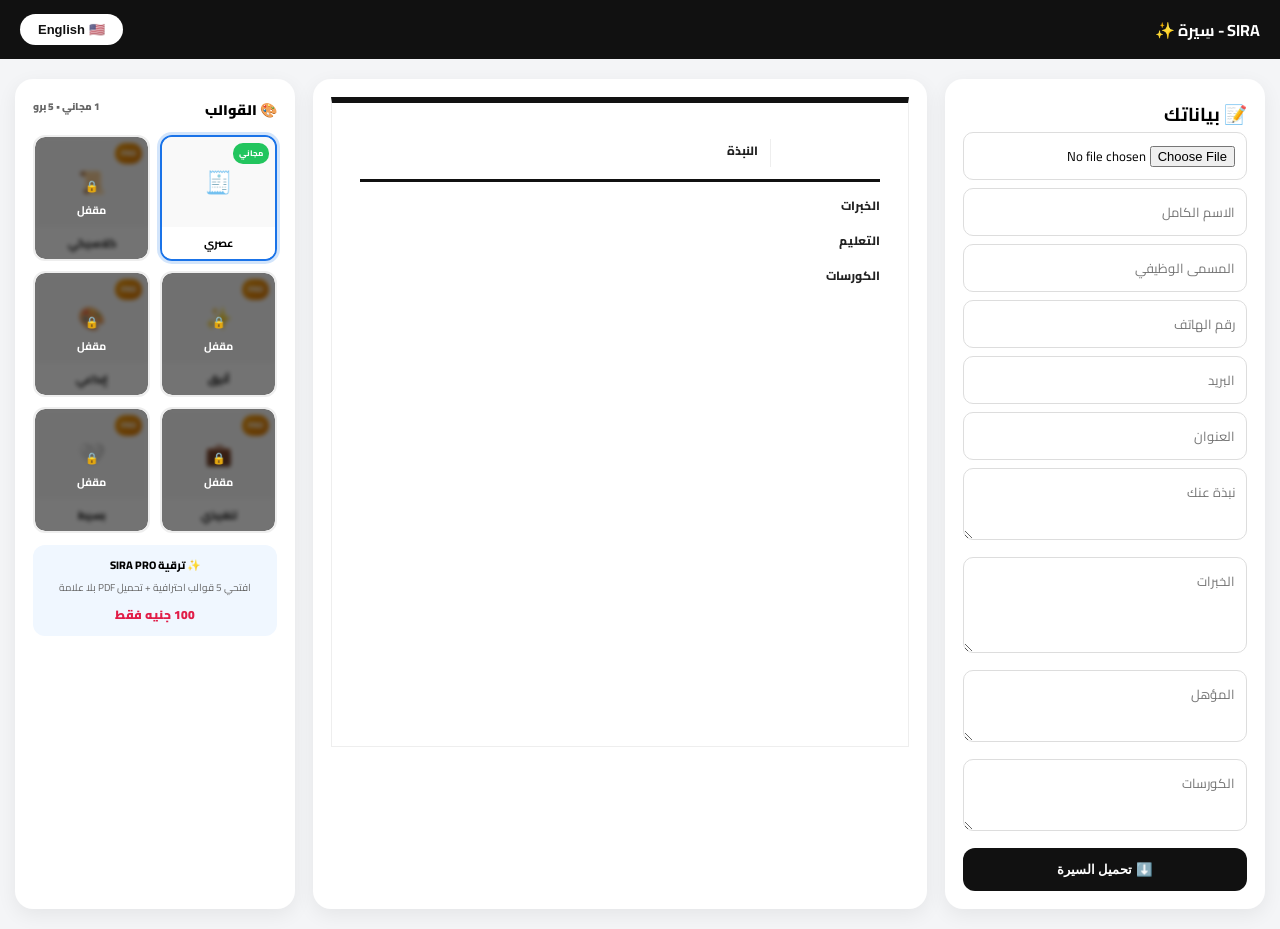
==== commit 80a4eaf5: "Update index.html" ====
--- a/index.html
+++ b/index.html
@@ -3,139 +3,189 @@
 <head>
 <meta charset="UTF-8">
 <meta name="viewport" content="width=device-width, initial-scale=1.0">
-<title>SIRA - سِيرة</title>
+<title>SIRA - سِيرة | قوالب احترافية</title>
 <style>
-@import url('https://fonts.googleapis.com/css2?family=Cairo:wght@400;700&display=swap');
+@import url('https://fonts.googleapis.com/css2?family=Cairo:wght@400;700;900&family=Inter:wght@400;700&display=swap');
 *{box-sizing:border-box;margin:0;padding:0}
 body{font-family:'Cairo',sans-serif;background:#f4f5f7}
 .header{background:#111;color:#fff;padding:14px 20px;display:flex;justify-content:space-between;align-items:center;position:sticky;top:0;z-index:20}
-.container{max-width:1150px;margin:20px auto;display:grid;grid-template-columns:380px 1fr;gap:20px;padding:0 15px}
-.form-box,.preview-box{background:#fff;border-radius:18px;padding:22px;box-shadow:0 6px 20px #0001}
-.form-box input,.form-box textarea{width:100%;padding:12px;margin-bottom:10px;border:1px solid #ddd;border-radius:10px;font-family:inherit;font-size:14px}
-.btn-main{width:100%;padding:15px;background:#111;color:#fff;border:none;border-radius:12px;font-weight:800;cursor:pointer;font-size:16px}
-#cvPreview{padding:32px;border:1px solid #eee;min-height:620px;background:#fff;color:#222}
-.cv-top{display:flex;justify-content:space-between;border-bottom:3px solid #111;padding-bottom:15px;margin-bottom:15px}
-#cvImg{width:85px;height:85px;border-radius:50%;object-fit:cover;display:none;border:2px solid #111}
-.cv-head{font-weight:700;font-size:13px;margin-bottom:6px}
-.cv-text{font-size:12.5px;white-space:pre-wrap;line-height:1.8}
-.layout{display:grid;grid-template-columns:120px 1fr;gap:15px;margin-top:10px}
-.modal{position:fixed;inset:0;background:rgba(0,0,0,.6);backdrop-filter:blur(6px);display:none;justify-content:center;align-items:center;z-index:999;padding:15px}
+.lang-btn{background:#fff;color:#111;border:none;padding:8px 18px;border-radius:20px;font-weight:800;cursor:pointer;font-size:13px}
+.container{max-width:1300px;margin:20px auto;display:grid;grid-template-columns:320px 1fr 280px;gap:18px;padding:0 15px}
+.form-box,.preview-box,.templates-box{background:#fff;border-radius:18px;padding:18px;box-shadow:0 6px 20px #0001}
+.form-box input,.form-box textarea{width:100%;padding:11px;margin-bottom:8px;border:1px solid #ddd;border-radius:10px;font-family:inherit;font-size:13px}
+.btn-main{width:100%;padding:14px;background:#111;color:#fff;border:none;border-radius:12px;font-weight:800;cursor:pointer}
+#cvPreview{padding:28px;border:1px solid #eee;min-height:650px;background:#fff;color:#222;transition:.3s}
+.cv-top{display:flex;justify-content:space-between;border-bottom:3px solid #111;padding-bottom:12px;margin-bottom:12px}
+#cvImg{width:75px;height:75px;border-radius:50%;object-fit:cover;display:none;border:2px solid #111}
+.cv-head{font-weight:800;font-size:12px;margin-bottom:5px}
+.cv-text{font-size:11.5px;white-space:pre-wrap;line-height:1.7}
+.layout{display:grid;grid-template-columns:110px 1fr;gap:12px;margin-top:8px}
+
+/* قوالب */
+.t-title{font-weight:900;font-size:14px;margin-bottom:12px;display:flex;justify-content:space-between}
+.t-grid{display:grid;grid-template-columns:1fr 1fr;gap:10px}
+.t-card{border:2px solid #eee;border-radius:12px;overflow:hidden;cursor:pointer;position:relative;transition:.2s}
+.t-card:hover{border-color:#111;transform:translateY(-2px)}
+.t-card.active{border-color:#1a73e8;box-shadow:0 0 0 3px #1a73e830}
+.t-thumb{height:90px;background:#f9f9f9;display:flex;align-items:center;justify-content:center;font-size:22px}
+.t-name{padding:6px;font-size:11px;font-weight:700;text-align:center;background:#fff}
+.t-badge{position:absolute;top:6px;right:6px;background:#111;color:#fff;font-size:8px;font-weight:800;padding:3px 6px;border-radius:10px}
+.t-badge.pro{background:linear-gradient(135deg,#f59e0b,#d97706)}
+.t-badge.free{background:#22c55e}
+.t-lock{position:absolute;inset:0;background:rgba(0,0,0,.55);display:flex;flex-direction:column;align-items:center;justify-content:center;color:#fff;font-size:11px;font-weight:700;backdrop-filter:blur(2px)}
+
+/* ثيمات السيرة */
+.theme-modern #cvPreview{border-top:6px solid #111}
+.theme-classic #cvPreview{font-family:'Times New Roman',serif; background:#fefefe}
+.theme-classic.cv-top{border-bottom:2px double #111}
+.theme-elegant #cvPreview{background:#fdf8f3; border:1px solid #e8d5b5}
+.theme-elegant.cv-top{border-bottom-color:#b45309; color:#7c3a00}
+.theme-creative #cvPreview{border-left:8px solid #7c3aed; background:linear-gradient(180deg,#fff,#f5f3ff)}
+.theme-executive #cvPreview{background:#0f172a; color:#e2e8f0}
+.theme-executive.cv-top{border-bottom-color:#38bdf8; color:#f1f5f9}
+.theme-executive.cv-text,.theme-executive.cv-head{color:#cbd5e1}
+.theme-minimal #cvPreview{border:none; box-shadow:none; font-family:'Inter',sans-serif}
+
+.modal{position:fixed;inset:0;background:rgba(0,0,0,.65);backdrop-filter:blur(6px);display:none;justify-content:center;align-items:center;z-index:999;padding:15px}
 .modal.show{display:flex}
-.modal-box{background:#fff;padding:26px;border-radius:22px;max-width:410px;width:100%;text-align:center;box-shadow:0 20px 50px #0003}
-.badge{background:linear-gradient(135deg,#1a73e8,#0d47a1);color:#fff;padding:7px 16px;border-radius:20px;font-size:12px;font-weight:700;display:inline-block;margin-bottom:10px}
-.vf-box{background:#fff5f6;border:1.8px dashed #e11d48;border-radius:14px;padding:16px;margin:14px 0}
-.input-secure{width:100%;padding:12px;margin-bottom:8px;border:1.5px solid #ddd;border-radius:10px;font-family:inherit;text-align:center;font-weight:700;font-size:14px}
+.modal-box{background:#fff;padding:26px;border-radius:22px;max-width:410px;width:100%;text-align:center}
+.vf-box{background:#fff5f6;border:1.8px dashed #e11d48;border-radius:14px;padding:14px;margin:14px 0}
+.input-secure{width:100%;padding:12px;margin-bottom:8px;border:1.5px solid #ddd;border-radius:10px;text-align:center;font-weight:700;font-family:inherit}
 .input-secure.error{border-color:#e11d48;background:#fff5f5}
-.err-msg{color:#e11d48;font-size:11px;margin:-4px 0 8px;display:none;text-align:right}
-.btn-gold{width:100%;padding:14px;background:linear-gradient(135deg,#1a73e8,#0d47a1);color:#fff;border:none;border-radius:12px;font-weight:800;cursor:pointer;font-size:15px}
-.btn-gold:disabled{background:#ccc;cursor:not-allowed}
-@media print{.header,.form-box,.modal{display:none!important}.container{display:block;margin:0;padding:0}.preview-box{box-shadow:none;border:none}}
-@media(max-width:900px){.container{grid-template-columns:1fr}}
+.err-msg{color:#e11d48;font-size:11px;display:none;text-align:right;margin:-4px 0 8px}
+.btn-gold{width:100%;padding:14px;background:linear-gradient(135deg,#1a73e8,#0d47a1);color:#fff;border:none;border-radius:12px;font-weight:800;cursor:pointer}
+.btn-gold:disabled{background:#ccc}
+@media print{.header,.form-box,.templates-box,.modal{display:none!important}.container{display:block}.preview-box{box-shadow:none}}
+@media(max-width:1100px){.container{grid-template-columns:1fr}.templates-box{order:-1}}
 </style>
 </head>
 <body>
 <div class="header">
 <b>SIRA - سِيرة ✨</b>
-<span style="font-size:12px">01013724578</span>
+<button class="lang-btn" id="langBtn" onclick="toggleLang()">English 🇺🇸</button>
 </div>
 
 <div class="container">
+<!-- فورم -->
 <div class="form-box">
-<h3>📝 بياناتك الشخصية</h3>
+<h3 id="fTitle">📝 بياناتك</h3>
 <input type="file" accept="image/*" onchange="loadImg(event)">
 <input id="iName" placeholder="الاسم الكامل" oninput="u()">
 <input id="iJob" placeholder="المسمى الوظيفي" oninput="u()">
 <input id="iPhone" placeholder="رقم الهاتف" oninput="u()">
-<input id="iEmail" placeholder="البريد الإلكتروني" oninput="u()">
+<input id="iEmail" placeholder="البريد" oninput="u()">
 <input id="iAddress" placeholder="العنوان" oninput="u()">
-<textarea id="iAbout" rows="3" placeholder="نبذة عنك" oninput="u()"></textarea>
-<textarea id="iExp" rows="4" placeholder="الخبرات العملية" oninput="u()"></textarea>
-<textarea id="iEdu" rows="3" placeholder="المؤهل الدراسي" oninput="u()"></textarea>
-<textarea id="iCourses" rows="3" placeholder="الكورسات والمهارات" oninput="u()"></textarea>
-<button class="btn-main" onclick="openPay()">⬇️ تحميل النسخة الاحترافية</button>
+<textarea id="iAbout" rows="2" placeholder="نبذة عنك" oninput="u()"></textarea>
+<textarea id="iExp" rows="3" placeholder="الخبرات" oninput="u()"></textarea>
+<textarea id="iEdu" rows="2" placeholder="المؤهل" oninput="u()"></textarea>
+<textarea id="iCourses" rows="2" placeholder="الكورسات" oninput="u()"></textarea>
+<button class="btn-main" id="btnDown" onclick="openPay()">⬇️ تحميل السيرة</button>
 </div>
 
+<!-- معاينة -->
 <div class="preview-box">
 <div id="cvPreview">
-<div class="cv-top">
-<div>
-<h1 id="cName"></h1>
-<div id="cJob" style="color:#666"></div>
-<div class="layout">
-<div style="border-left:1px solid #eee;padding-left:10px"><div id="cContact" style="font-size:11px;line-height:2.2"></div></div>
-<div><div class="cv-head">النبذة</div><div id="cAbout" class="cv-text"></div></div>
+<div class="cv-top"><div><h1 id="cName"></h1><div id="cJob" style="color:#666"></div><div class="layout"><div style="border-left:1px solid #eee;padding-left:10px"><div id="cContact" style="font-size:11px;line-height:2.1"></div></div><div><div class="cv-head" id="lAbout">النبذة</div><div id="cAbout" class="cv-text"></div></div></div></div><img id="cvImg"></div>
+<div style="margin-top:12px"><div class="cv-head" id="lExp">الخبرات</div><div id="cExp" class="cv-text"></div></div>
+<div style="margin-top:12px"><div class="cv-head" id="lEdu">التعليم</div><div id="cEdu" class="cv-text"></div></div>
+<div style="margin-top:12px"><div class="cv-head" id="lCourses">الكورسات</div><div id="cCourses" class="cv-text"></div></div>
 </div>
 </div>
-<img id="cvImg">
-</div>
-<div style="margin-top:15px"><div class="cv-head">الخبرات</div><div id="cExp" class="cv-text"></div></div>
-<div style="margin-top:15px"><div class="cv-head">التعليم</div><div id="cEdu" class="cv-text"></div></div>
-<div style="margin-top:15px"><div class="cv-head">الكورسات</div><div id="cCourses" class="cv-text"></div></div>
+
+<!-- القوالب -->
+<div class="templates-box">
+<div class="t-title"><span id="tTitle">🎨 القوالب</span><span style="font-size:10px;color:#666" id="tSub">1 مجاني • 5 برو</span></div>
+<div class="t-grid" id="tGrid"></div>
+<div style="margin-top:12px;background:#f0f7ff;border-radius:12px;padding:10px;text-align:center">
+<div style="font-size:11px;font-weight:800" id="proInfo">✨ ترقية SIRA PRO</div>
+<div style="font-size:10px;color:#666;margin-top:3px" id="proDesc">افتحي 5 قوالب احترافية + تحميل PDF بلا علامة</div>
+<div style="font-size:12px;font-weight:900;margin-top:6px;color:#e11d48">100 جنيه فقط</div>
 </div>
 </div>
 </div>
 
+<!-- دفع -->
 <div id="payModal" class="modal">
 <div class="modal-box">
-<div class="badge">SIRA PRO ✨</div>
-<h2>فتح التحميل بجودة عالية</h2>
-<p style="color:#666;font-size:13px;margin-top:8px;line-height:1.6">سيرتك الاحترافية جاهزة PDF بجودة عالية</p>
-
+<div style="background:linear-gradient(135deg,#1a73e8,#0d47a1);color:#fff;padding:6px 14px;border-radius:20px;font-size:11px;font-weight:800;display:inline-block">SIRA PRO ✨</div>
+<h2 id="payTitle" style="margin-top:10px">فتح القوالب المدفوعة</h2>
+<p id="payDesc" style="color:#666;font-size:13px;margin:8px 0;line-height:1.5">حولي 100 جنيه وافتحي كل القوالب الاحترافية + تحميل بجودة عالية</p>
 <div class="vf-box">
-<div style="font-size:12px;color:#666">الدفع الآمن عبر</div>
-<div style="font-weight:900;color:#e11d48;font-size:18px">Vodafone Cash</div>
-<div style="font-size:24px;font-weight:900;letter-spacing:1px">01013724578</div>
-<div style="font-size:11px;color:#666;margin-top:4px">رسوم الخدمة: 100 جنيه • تفعيل فوري</div>
+<div style="font-size:11px;color:#666" id="payVia">الدفع عبر</div>
+<div style="font-weight:900;color:#e11d48">Vodafone Cash</div>
+<div style="font-size:22px;font-weight:900">01013724578</div>
 </div>
-
 <div style="text-align:right">
-<label style="font-size:12px;font-weight:700">رقم العملية من رسالة فودافون *</label>
-<input id="trxId" class="input-secure" placeholder="مثال: 1234567890" oninput="validateForm()">
-<div class="err-msg" id="errTrx">لازم تكتبي رقم العملية</div>
-
-<label style="font-size:12px;font-weight:700">رقمك اللي حولتي منه *</label>
-<input id="senderPhone" class="input-secure" placeholder="01xxxxxxxxx" oninput="validateForm()">
-<div class="err-msg" id="errPhone">لازم تكتبي رقمك</div>
-
-<label style="font-size:12px;font-weight:700">اسمك *</label>
-<input id="senderName" class="input-secure" placeholder="اسمك الكامل" oninput="validateForm()">
-<div class="err-msg" id="errName">لازم تكتبي اسمك</div>
+<label style="font-size:12px;font-weight:700" id="lblTrx">رقم العملية *</label>
+<input id="trxId" class="input-secure" placeholder="من رسالة فودافون" oninput="validateForm()"><div class="err-msg" id="errTrx">لازم رقم العملية</div>
+<label style="font-size:12px;font-weight:700" id="lblPhone">رقمك اللي حولتي منه *</label>
+<input id="senderPhone" class="input-secure" placeholder="01xxxxxxxxx" oninput="validateForm()"><div class="err-msg" id="errPhone">لازم رقمك</div>
+<label style="font-size:12px;font-weight:700" id="lblName">اسمك *</label>
+<input id="senderName" class="input-secure" placeholder="اسمك" oninput="validateForm()"><div class="err-msg" id="errName">لازم اسمك</div>
 </div>
-
-<button class="btn-gold" id="btnWa" onclick="confirmAndDownload()" disabled>تأكيد الدفع وتحميل السيرة 💳⬇️</button>
-<p style="font-size:10px;color:#999;margin-top:8px">🔒 سيتم حفظ رقم العملية للمراجعة في أنا فودافون</p>
-<button onclick="closePay()" style="margin-top:10px;background:none;border:none;color:#999;cursor:pointer;font-size:13px">رجوع</button>
+<button class="btn-gold" id="btnWa" onclick="confirmAndDownload()" disabled>تأكيد وفتح القوالب 💳</button>
+<button onclick="closePay()" style="margin-top:8px;background:none;border:none;color:#999;cursor:pointer;font-size:13px" id="btnCancel">رجوع</button>
 </div>
 </div>
 
 <script>
+let isAr=true, isPaid=false, selected='modern';
+const templates=[
+{id:'modern',name:'عصري',nameEn:'Modern',icon:'🧾',free:true},
+{id:'classic',name:'كلاسيكي',nameEn:'Classic',icon:'📜',free:false},
+{id:'elegant',name:'أنيق',nameEn:'Elegant',icon:'✨',free:false},
+{id:'creative',name:'إبداعي',nameEn:'Creative',icon:'🎨',free:false},
+{id:'executive',name:'تنفيذي',nameEn:'Executive',icon:'💼',free:false},
+{id:'minimal',name:'بسيط',nameEn:'Minimal',icon:'🤍',free:false},
+];
+const T={
+ar:{fTitle:'📝 بياناتك',tTitle:'🎨 القوالب',tSub:'1 مجاني • 5 برو',proInfo:'✨ ترقية SIRA PRO',proDesc:'افتحي 5 قوالب احترافية + تحميل PDF بلا علامة',n:'الاسم الكامل',j:'المسمى الوظيفي',p:'رقم الهاتف',e:'البريد',a:'العنوان',ab:'نبذة عنك',ex:'الخبرات',ed:'المؤهل',co:'الكورسات',btnDown:'⬇️ تحميل السيرة',about:'النبذة',exp:'الخبرات',edu:'التعليم',courses:'الكورسات',payTitle:'فتح القوالب المدفوعة',payDesc:'حولي 100 جنيه وافتحي كل القوالب الاحترافية + تحميل بجودة عالية',via:'الدفع عبر',lblTrx:'رقم العملية *',lblPhone:'رقمك اللي حولتي منه *',lblName:'اسمك *',btnWa:'تأكيد وفتح القوالب 💳',cancel:'رجوع'},
+en:{fTitle:'📝 Your Info',tTitle:'🎨 Templates',tSub:'1 free • 5 pro',proInfo:'✨ SIRA PRO Upgrade',proDesc:'Unlock 5 pro templates + HD PDF download',n:'Full Name',j:'Job Title',p:'Phone',e:'Email',a:'Address',ab:'About',ex:'Experience',ed:'Education',co:'Courses',btnDown:'⬇️ Download CV',about:'Summary',exp:'Experience',edu:'Education',courses:'Courses',payTitle:'Unlock Pro Templates',payDesc:'Pay 100 EGP to unlock all pro templates + HD download',via:'Payment via',lblTrx:'Transaction ID *',lblPhone:'Your number *',lblName:'Your name *',btnWa:'Confirm & Unlock 💳',cancel:'Back'}
+};
+function renderTemplates(){
+const grid=document.getElementById('tGrid'); grid.innerHTML='';
+templates.forEach(t=>{
+const locked=!t.free &&!isPaid;
+const div=document.createElement('div'); div.className=`t-card ${selected===t.id?'active':''}`;
+div.innerHTML=`<div class="t-thumb">${t.icon}</div><div class="t-name">${isAr?t.name:t.nameEn}</div><div class="t-badge ${t.free?'free':'pro'}">${t.free?(isAr?'مجاني':'FREE'):'PRO'}</div>${locked?`<div class="t-lock">🔒<span style="margin-top:4px">${isAr?'مقفل':'Locked'}</span></div>`:''}`;
+div.onclick=()=>selectTemplate(t.id);
+grid.appendChild(div);
+});
+}
+function selectTemplate(id){
+const tpl=templates.find(x=>x.id===id);
+if(!tpl.free &&!isPaid){openPay(); return;}
+selected=id;
+document.body.className=`theme-${id}`;
+renderTemplates();
+}
+function toggleLang(){
+isAr=!isAr; const tr=isAr?T.ar:T.en;
+document.documentElement.dir=isAr?'rtl':'ltr';
+langBtn.innerText=isAr?'English 🇺🇸':'عربي 🇪🇬';
+fTitle.innerText=tr.fTitle; tTitle.innerText=tr.tTitle; tSub.innerText=tr.tSub;
+proInfo.innerText=tr.proInfo; proDesc.innerText=tr.proDesc;
+iName.placeholder=tr.n; iJob.placeholder=tr.j; iPhone.placeholder=tr.p; iEmail.placeholder=tr.e; iAddress.placeholder=tr.a;
+iAbout.placeholder=tr.ab; iExp.placeholder=tr.ex; iEdu.placeholder=tr.ed; iCourses.placeholder=tr.co;
+btnDown.innerText=tr.btnDown; lAbout.innerText=tr.about; lExp.innerText=tr.exp; lEdu.innerText=tr.edu; lCourses.innerText=tr.courses;
+payTitle.innerText=tr.payTitle; payDesc.innerText=tr.payDesc; payVia.innerText=tr.via;
+lblTrx.innerText=tr.lblTrx; lblPhone.innerText=tr.lblPhone; lblName.innerText=tr.lblName;
+btnWa.innerText=tr.btnWa; btnCancel.innerText=tr.cancel;
+renderTemplates();
+}
 function loadImg(e){const f=e.target.files[0];if(!f)return;const r=new FileReader();r.onload=x=>{cvImg.src=x.target.result;cvImg.style.display='block';};r.readAsDataURL(f);}
-function u(){
-cName.innerText=iName.value; cJob.innerText=iJob.value;
-let h=''; if(iPhone.value) h+=`📞 ${iPhone.value}<br>`; if(iEmail.value) h+=`✉️ ${iEmail.value}<br>`; if(iAddress.value) h+=`📍 ${iAddress.value}`;
-cContact.innerHTML=h; cAbout.innerText=iAbout.value; cExp.innerText=iExp.value; cEdu.innerText=iEdu.value; cCourses.innerText=iCourses.value;
+function u(){cName.innerText=iName.value;cJob.innerText=iJob.value;let h='';if(iPhone.value)h+=`📞 ${iPhone.value}<br>`;if(iEmail.value)h+=`✉️ ${iEmail.value}<br>`;if(iAddress.value)h+=`📍 ${iAddress.value}`;cContact.innerHTML=h;cAbout.innerText=iAbout.value;cExp.innerText=iExp.value;cEdu.innerText=iEdu.value;cCourses.innerText=iCourses.value;}
+function openPay(){payModal.classList.add('show')}function closePay(){payModal.classList.remove('show')}
+function validateForm(){const a=trxId.value.trim(),b=senderPhone.value.trim(),c=senderName.value.trim();let ok=true;if(!a){trxId.classList.add('error');errTrx.style.display='block';ok=false}else{trxId.classList.remove('error');errTrx.style.display='none'}if(!b){senderPhone.classList.add('error');errPhone.style.display='block';ok=false}else{senderPhone.classList.remove('error');errPhone.style.display='none'}if(!c){senderName.classList.add('error');errName.style.display='block';ok=false}else{senderName.classList.remove('error');errName.style.display='none'}btnWa.disabled=!ok;return ok;}
+function confirmAndDownload(){
+if(!validateForm())return;
+const trx=encodeURIComponent(trxId.value.trim()),phone=encodeURIComponent(senderPhone.value.trim()),name=encodeURIComponent(senderName.value.trim());
+const msg=`مرحبا جهاد، حولت 100 جنيه فودافون كاش على 01013724578 لفتح القوالب%0Aالاسم: ${name}%0Aرقمي: ${phone}%0Aرقم العملية: ${trx}`;
+window.open(`https://wa.me/201013724578?text=${msg}`,'_blank');
+isPaid=true; renderTemplates(); closePay();
+setTimeout(()=>{if(confirm(isAr?'تم التفعيل! تحملي السيرة دلوقتي؟':'Activated! Download CV now?')) window.print();},800);
 }
-function openPay(){document.getElementById('payModal').classList.add('show')}
-function closePay(){document.getElementById('payModal').classList.remove('show')}
-function validateForm(){
-const trx=trxId.value.trim(), phone=senderPhone.value.trim(), name=senderName.value.trim();
-let ok=true;
-if(!trx){trxId.classList.add('error'); errTrx.style.display='block'; ok=false}else{trxId.classList.remove('error'); errTrx.style.display='none'}
-if(!phone){senderPhone.classList.add('error'); errPhone.style.display='block'; ok=false}else{senderPhone.classList.remove('error'); errPhone.style.display='none'}
-if(!name){senderName.classList.add('error'); errName.style.display='block'; ok=false}else{senderName.classList.remove('error'); errName.style.display='none'}
-btnWa.disabled=!ok; return ok;
-}
-function confirmAndDownload(){
-if(!validateForm()) return;
-// نفس الرسالة اللي في الصورة + الأمان الإضافي
-const trx=encodeURIComponent(trxId.value.trim());
-const phone=encodeURIComponent(senderPhone.value.trim());
-const name=encodeURIComponent(senderName.value.trim());
-const msg=`مرحبا جهاد، حولت 100 جنيه فودافون كاش على 01013724578 وعايزة كود تفعيل تحميل السي في%0A%0Aالاسم: ${name}%0Aرقمي: ${phone}%0Aرقم العملية: ${trx}`;
-window.open(`https://wa.me/201013724578?text=${msg}`,'_blank');
-setTimeout(()=>{closePay(); window.print();},900);
-}
-u();
+u(); renderTemplates(); selectTemplate('modern');
 </script>
 </body>
 </html>
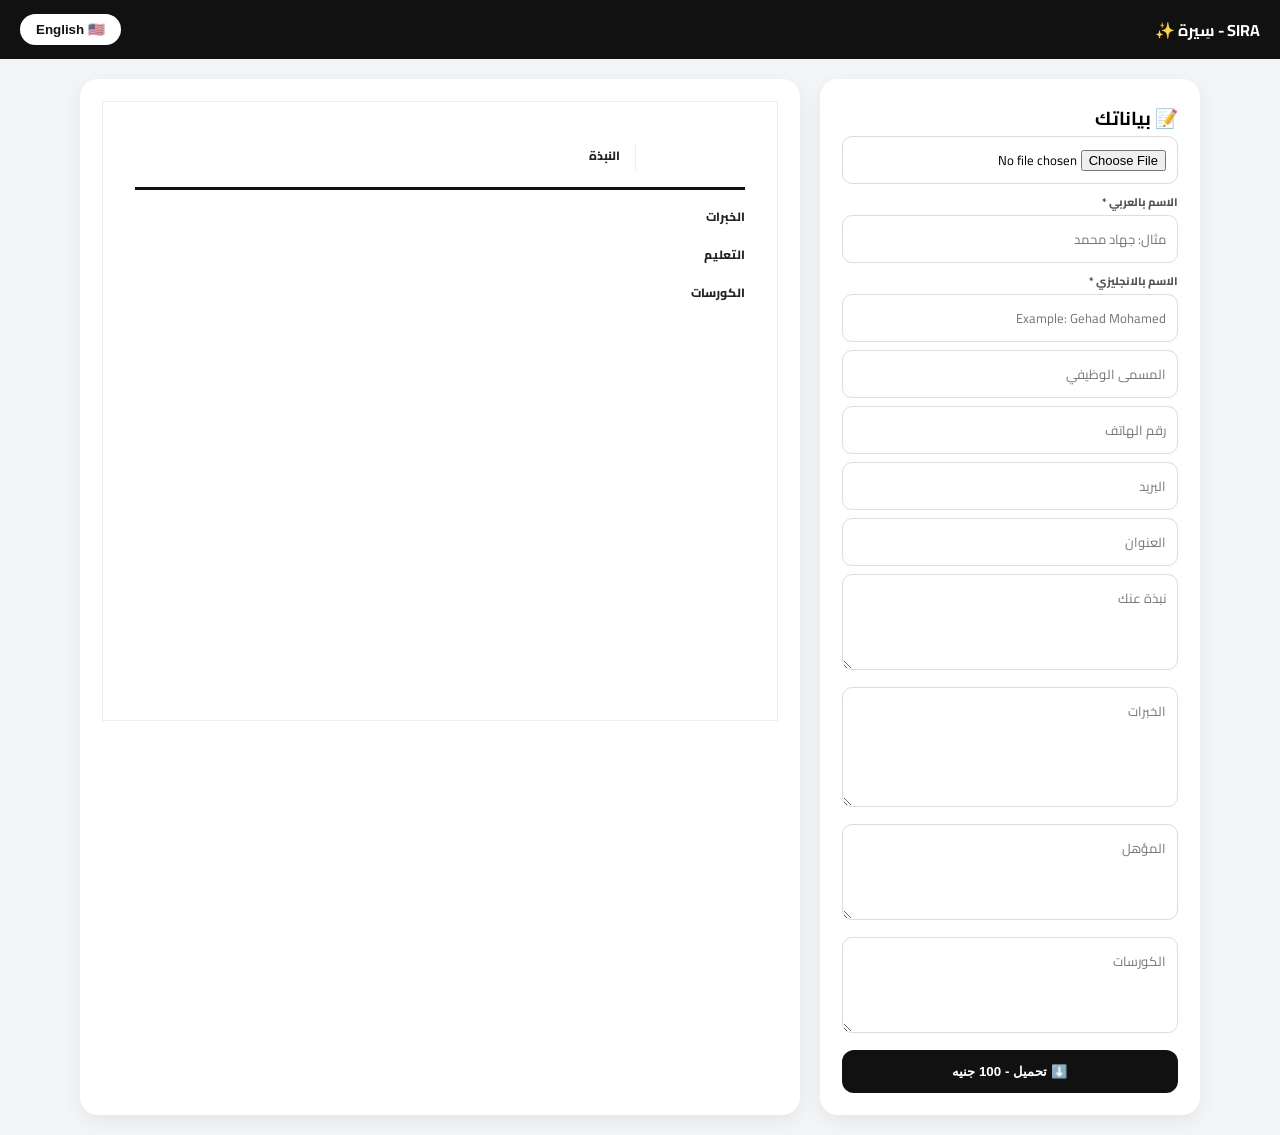
==== commit d2d12ef1: "Update index.html" ====
--- a/index.html
+++ b/index.html
@@ -3,189 +3,106 @@
 <head>
 <meta charset="UTF-8">
 <meta name="viewport" content="width=device-width, initial-scale=1.0">
-<title>SIRA - سِيرة | قوالب احترافية</title>
+<title>SIRA - سِيرة</title>
 <style>
-@import url('https://fonts.googleapis.com/css2?family=Cairo:wght@400;700;900&family=Inter:wght@400;700&display=swap');
+@import url('https://fonts.googleapis.com/css2?family=Cairo:wght@400;700;900&display=swap');
 *{box-sizing:border-box;margin:0;padding:0}
 body{font-family:'Cairo',sans-serif;background:#f4f5f7}
 .header{background:#111;color:#fff;padding:14px 20px;display:flex;justify-content:space-between;align-items:center;position:sticky;top:0;z-index:20}
-.lang-btn{background:#fff;color:#111;border:none;padding:8px 18px;border-radius:20px;font-weight:800;cursor:pointer;font-size:13px}
-.container{max-width:1300px;margin:20px auto;display:grid;grid-template-columns:320px 1fr 280px;gap:18px;padding:0 15px}
-.form-box,.preview-box,.templates-box{background:#fff;border-radius:18px;padding:18px;box-shadow:0 6px 20px #0001}
+.lang-btn{background:#fff;color:#111;border:none;padding:8px 16px;border-radius:20px;font-weight:800;cursor:pointer}
+.container{max-width:1150px;margin:20px auto;display:grid;grid-template-columns:380px 1fr;gap:20px;padding:0 15px}
+.form-box,.preview-box{background:#fff;border-radius:18px;padding:22px;box-shadow:0 6px 20px #0001}
 .form-box input,.form-box textarea{width:100%;padding:11px;margin-bottom:8px;border:1px solid #ddd;border-radius:10px;font-family:inherit;font-size:13px}
+.small-label{font-size:11px;font-weight:800;color:#555;margin-bottom:3px;display:block;text-align:right}
 .btn-main{width:100%;padding:14px;background:#111;color:#fff;border:none;border-radius:12px;font-weight:800;cursor:pointer}
-#cvPreview{padding:28px;border:1px solid #eee;min-height:650px;background:#fff;color:#222;transition:.3s}
-.cv-top{display:flex;justify-content:space-between;border-bottom:3px solid #111;padding-bottom:12px;margin-bottom:12px}
-#cvImg{width:75px;height:75px;border-radius:50%;object-fit:cover;display:none;border:2px solid #111}
+#cvPreview{padding:32px;border:1px solid #eee;min-height:620px;background:#fff;color:#222}
+.cv-top{display:flex;justify-content:space-between;border-bottom:3px solid #111;padding-bottom:15px;margin-bottom:15px}
+#cvImg{width:85px;height:85px;border-radius:50%;object-fit:cover;display:none;border:2px solid #111}
 .cv-head{font-weight:800;font-size:12px;margin-bottom:5px}
-.cv-text{font-size:11.5px;white-space:pre-wrap;line-height:1.7}
-.layout{display:grid;grid-template-columns:110px 1fr;gap:12px;margin-top:8px}
-
-/* قوالب */
-.t-title{font-weight:900;font-size:14px;margin-bottom:12px;display:flex;justify-content:space-between}
-.t-grid{display:grid;grid-template-columns:1fr 1fr;gap:10px}
-.t-card{border:2px solid #eee;border-radius:12px;overflow:hidden;cursor:pointer;position:relative;transition:.2s}
-.t-card:hover{border-color:#111;transform:translateY(-2px)}
-.t-card.active{border-color:#1a73e8;box-shadow:0 0 0 3px #1a73e830}
-.t-thumb{height:90px;background:#f9f9f9;display:flex;align-items:center;justify-content:center;font-size:22px}
-.t-name{padding:6px;font-size:11px;font-weight:700;text-align:center;background:#fff}
-.t-badge{position:absolute;top:6px;right:6px;background:#111;color:#fff;font-size:8px;font-weight:800;padding:3px 6px;border-radius:10px}
-.t-badge.pro{background:linear-gradient(135deg,#f59e0b,#d97706)}
-.t-badge.free{background:#22c55e}
-.t-lock{position:absolute;inset:0;background:rgba(0,0,0,.55);display:flex;flex-direction:column;align-items:center;justify-content:center;color:#fff;font-size:11px;font-weight:700;backdrop-filter:blur(2px)}
-
-/* ثيمات السيرة */
-.theme-modern #cvPreview{border-top:6px solid #111}
-.theme-classic #cvPreview{font-family:'Times New Roman',serif; background:#fefefe}
-.theme-classic.cv-top{border-bottom:2px double #111}
-.theme-elegant #cvPreview{background:#fdf8f3; border:1px solid #e8d5b5}
-.theme-elegant.cv-top{border-bottom-color:#b45309; color:#7c3a00}
-.theme-creative #cvPreview{border-left:8px solid #7c3aed; background:linear-gradient(180deg,#fff,#f5f3ff)}
-.theme-executive #cvPreview{background:#0f172a; color:#e2e8f0}
-.theme-executive.cv-top{border-bottom-color:#38bdf8; color:#f1f5f9}
-.theme-executive.cv-text,.theme-executive.cv-head{color:#cbd5e1}
-.theme-minimal #cvPreview{border:none; box-shadow:none; font-family:'Inter',sans-serif}
-
-.modal{position:fixed;inset:0;background:rgba(0,0,0,.65);backdrop-filter:blur(6px);display:none;justify-content:center;align-items:center;z-index:999;padding:15px}
+.cv-text{font-size:12.5px;white-space:pre-wrap;line-height:1.7}
+.layout{display:grid;grid-template-columns:110px 1fr;gap:15px;margin-top:10px}
+.modal{position:fixed;inset:0;background:rgba(0,0,0,.6);display:none;justify-content:center;align-items:center;z-index:999;padding:15px}
 .modal.show{display:flex}
 .modal-box{background:#fff;padding:26px;border-radius:22px;max-width:410px;width:100%;text-align:center}
 .vf-box{background:#fff5f6;border:1.8px dashed #e11d48;border-radius:14px;padding:14px;margin:14px 0}
-.input-secure{width:100%;padding:12px;margin-bottom:8px;border:1.5px solid #ddd;border-radius:10px;text-align:center;font-weight:700;font-family:inherit}
+.input-secure{width:100%;padding:12px;margin-bottom:8px;border:1.5px solid #ddd;border-radius:10px;text-align:center;font-weight:700}
 .input-secure.error{border-color:#e11d48;background:#fff5f5}
-.err-msg{color:#e11d48;font-size:11px;display:none;text-align:right;margin:-4px 0 8px}
-.btn-gold{width:100%;padding:14px;background:linear-gradient(135deg,#1a73e8,#0d47a1);color:#fff;border:none;border-radius:12px;font-weight:800;cursor:pointer}
+.err{color:#e11d48;font-size:11px;display:none;text-align:right;margin:-4px 0 8px}
+.btn-gold{width:100%;padding:14px;background:#111;color:#fff;border:none;border-radius:12px;font-weight:800;cursor:pointer}
 .btn-gold:disabled{background:#ccc}
-@media print{.header,.form-box,.templates-box,.modal{display:none!important}.container{display:block}.preview-box{box-shadow:none}}
-@media(max-width:1100px){.container{grid-template-columns:1fr}.templates-box{order:-1}}
+@media print{.header,.form-box,.modal{display:none!important}.container{display:block}.preview-box{box-shadow:none}}
+@media(max-width:900px){.container{grid-template-columns:1fr}}
 </style>
 </head>
 <body>
-<div class="header">
-<b>SIRA - سِيرة ✨</b>
-<button class="lang-btn" id="langBtn" onclick="toggleLang()">English 🇺🇸</button>
-</div>
-
+<div class="header"><b id="logo">SIRA - سِيرة ✨</b><button class="lang-btn" id="langBtn" onclick="toggleLang()">English 🇺🇸</button></div>
 <div class="container">
-<!-- فورم -->
 <div class="form-box">
 <h3 id="fTitle">📝 بياناتك</h3>
 <input type="file" accept="image/*" onchange="loadImg(event)">
-<input id="iName" placeholder="الاسم الكامل" oninput="u()">
+<span class="small-label" id="lblAr">الاسم بالعربي *</span>
+<input id="iNameAr" placeholder="مثال: جهاد محمد" oninput="u()">
+<span class="small-label" id="lblEn">الاسم بالانجليزي *</span>
+<input id="iNameEn" placeholder="Example: Gehad Mohamed" oninput="u()">
 <input id="iJob" placeholder="المسمى الوظيفي" oninput="u()">
 <input id="iPhone" placeholder="رقم الهاتف" oninput="u()">
 <input id="iEmail" placeholder="البريد" oninput="u()">
 <input id="iAddress" placeholder="العنوان" oninput="u()">
-<textarea id="iAbout" rows="2" placeholder="نبذة عنك" oninput="u()"></textarea>
-<textarea id="iExp" rows="3" placeholder="الخبرات" oninput="u()"></textarea>
-<textarea id="iEdu" rows="2" placeholder="المؤهل" oninput="u()"></textarea>
-<textarea id="iCourses" rows="2" placeholder="الكورسات" oninput="u()"></textarea>
-<button class="btn-main" id="btnDown" onclick="openPay()">⬇️ تحميل السيرة</button>
+<textarea id="iAbout" rows="3" placeholder="نبذة عنك" oninput="u()"></textarea>
+<textarea id="iExp" rows="4" placeholder="الخبرات" oninput="u()"></textarea>
+<textarea id="iEdu" rows="3" placeholder="المؤهل" oninput="u()"></textarea>
+<textarea id="iCourses" rows="3" placeholder="الكورسات" oninput="u()"></textarea>
+<button class="btn-main" id="btnDown" onclick="openPay()">⬇️ تحميل - 100 جنيه</button>
 </div>
-
-<!-- معاينة -->
-<div class="preview-box">
-<div id="cvPreview">
-<div class="cv-top"><div><h1 id="cName"></h1><div id="cJob" style="color:#666"></div><div class="layout"><div style="border-left:1px solid #eee;padding-left:10px"><div id="cContact" style="font-size:11px;line-height:2.1"></div></div><div><div class="cv-head" id="lAbout">النبذة</div><div id="cAbout" class="cv-text"></div></div></div></div><img id="cvImg"></div>
-<div style="margin-top:12px"><div class="cv-head" id="lExp">الخبرات</div><div id="cExp" class="cv-text"></div></div>
-<div style="margin-top:12px"><div class="cv-head" id="lEdu">التعليم</div><div id="cEdu" class="cv-text"></div></div>
-<div style="margin-top:12px"><div class="cv-head" id="lCourses">الكورسات</div><div id="cCourses" class="cv-text"></div></div>
+<div class="preview-box"><div id="cvPreview"><div class="cv-top"><div><h1 id="cName"></h1><div id="cJob" style="color:#666"></div><div class="layout"><div style="border-left:1px solid #eee;padding-left:10px"><div id="cContact" style="font-size:11px;line-height:2.1"></div></div><div><div class="cv-head" id="lAbout">النبذة</div><div id="cAbout" class="cv-text"></div></div></div></div><img id="cvImg"></div><div style="margin-top:15px"><div class="cv-head" id="lExp">الخبرات</div><div id="cExp" class="cv-text"></div></div><div style="margin-top:15px"><div class="cv-head" id="lEdu">التعليم</div><div id="cEdu" class="cv-text"></div></div><div style="margin-top:15px"><div class="cv-head" id="lCourses">الكورسات</div><div id="cCourses" class="cv-text"></div></div></div></div>
+</div>
+<div id="payModal" class="modal">
+<div class="modal-box">
+<h2 id="payTitle">تأكيد الدفع</h2>
+<div class="vf-box"><div style="font-weight:900;color:#e11d48">Vodafone Cash</div><div style="font-size:22px;font-weight:900">01013724578</div><div style="font-size:11px;color:#666" id="priceTxt">100 جنيه - تفعيل فوري</div></div>
+<div style="text-align:right">
+<label style="font-size:11px;font-weight:700" id="lblTrx">رقم العملية *</label>
+<input id="trxId" class="input-secure" placeholder="من رسالة فودافون" oninput="check()"><div class="err" id="e1">لازم رقم العملية</div>
+<label style="font-size:11px;font-weight:700" id="lblPhone">رقمك *</label>
+<input id="sPhone" class="input-secure" placeholder="01xxxxxxxxx" oninput="check()"><div class="err" id="e2">لازم رقمك</div>
+<label style="font-size:11px;font-weight:700" id="lblName">اسمك *</label>
+<input id="sName" class="input-secure" placeholder="اسمك" oninput="check()"><div class="err" id="e3">لازم اسمك</div>
+</div>
+<button class="btn-gold" id="btnGo" onclick="done()" disabled>تأكيد وتحميل 💳</button>
+<button onclick="closePay()" style="margin-top:8px;background:none;border:none;color:#999;cursor:pointer">رجوع</button>
 </div>
 </div>
-
-<!-- القوالب -->
-<div class="templates-box">
-<div class="t-title"><span id="tTitle">🎨 القوالب</span><span style="font-size:10px;color:#666" id="tSub">1 مجاني • 5 برو</span></div>
-<div class="t-grid" id="tGrid"></div>
-<div style="margin-top:12px;background:#f0f7ff;border-radius:12px;padding:10px;text-align:center">
-<div style="font-size:11px;font-weight:800" id="proInfo">✨ ترقية SIRA PRO</div>
-<div style="font-size:10px;color:#666;margin-top:3px" id="proDesc">افتحي 5 قوالب احترافية + تحميل PDF بلا علامة</div>
-<div style="font-size:12px;font-weight:900;margin-top:6px;color:#e11d48">100 جنيه فقط</div>
-</div>
-</div>
-</div>
-
-<!-- دفع -->
-<div id="payModal" class="modal">
-<div class="modal-box">
-<div style="background:linear-gradient(135deg,#1a73e8,#0d47a1);color:#fff;padding:6px 14px;border-radius:20px;font-size:11px;font-weight:800;display:inline-block">SIRA PRO ✨</div>
-<h2 id="payTitle" style="margin-top:10px">فتح القوالب المدفوعة</h2>
-<p id="payDesc" style="color:#666;font-size:13px;margin:8px 0;line-height:1.5">حولي 100 جنيه وافتحي كل القوالب الاحترافية + تحميل بجودة عالية</p>
-<div class="vf-box">
-<div style="font-size:11px;color:#666" id="payVia">الدفع عبر</div>
-<div style="font-weight:900;color:#e11d48">Vodafone Cash</div>
-<div style="font-size:22px;font-weight:900">01013724578</div>
-</div>
-<div style="text-align:right">
-<label style="font-size:12px;font-weight:700" id="lblTrx">رقم العملية *</label>
-<input id="trxId" class="input-secure" placeholder="من رسالة فودافون" oninput="validateForm()"><div class="err-msg" id="errTrx">لازم رقم العملية</div>
-<label style="font-size:12px;font-weight:700" id="lblPhone">رقمك اللي حولتي منه *</label>
-<input id="senderPhone" class="input-secure" placeholder="01xxxxxxxxx" oninput="validateForm()"><div class="err-msg" id="errPhone">لازم رقمك</div>
-<label style="font-size:12px;font-weight:700" id="lblName">اسمك *</label>
-<input id="senderName" class="input-secure" placeholder="اسمك" oninput="validateForm()"><div class="err-msg" id="errName">لازم اسمك</div>
-</div>
-<button class="btn-gold" id="btnWa" onclick="confirmAndDownload()" disabled>تأكيد وفتح القوالب 💳</button>
-<button onclick="closePay()" style="margin-top:8px;background:none;border:none;color:#999;cursor:pointer;font-size:13px" id="btnCancel">رجوع</button>
-</div>
-</div>
-
 <script>
-let isAr=true, isPaid=false, selected='modern';
-const templates=[
-{id:'modern',name:'عصري',nameEn:'Modern',icon:'🧾',free:true},
-{id:'classic',name:'كلاسيكي',nameEn:'Classic',icon:'📜',free:false},
-{id:'elegant',name:'أنيق',nameEn:'Elegant',icon:'✨',free:false},
-{id:'creative',name:'إبداعي',nameEn:'Creative',icon:'🎨',free:false},
-{id:'executive',name:'تنفيذي',nameEn:'Executive',icon:'💼',free:false},
-{id:'minimal',name:'بسيط',nameEn:'Minimal',icon:'🤍',free:false},
-];
-const T={
-ar:{fTitle:'📝 بياناتك',tTitle:'🎨 القوالب',tSub:'1 مجاني • 5 برو',proInfo:'✨ ترقية SIRA PRO',proDesc:'افتحي 5 قوالب احترافية + تحميل PDF بلا علامة',n:'الاسم الكامل',j:'المسمى الوظيفي',p:'رقم الهاتف',e:'البريد',a:'العنوان',ab:'نبذة عنك',ex:'الخبرات',ed:'المؤهل',co:'الكورسات',btnDown:'⬇️ تحميل السيرة',about:'النبذة',exp:'الخبرات',edu:'التعليم',courses:'الكورسات',payTitle:'فتح القوالب المدفوعة',payDesc:'حولي 100 جنيه وافتحي كل القوالب الاحترافية + تحميل بجودة عالية',via:'الدفع عبر',lblTrx:'رقم العملية *',lblPhone:'رقمك اللي حولتي منه *',lblName:'اسمك *',btnWa:'تأكيد وفتح القوالب 💳',cancel:'رجوع'},
-en:{fTitle:'📝 Your Info',tTitle:'🎨 Templates',tSub:'1 free • 5 pro',proInfo:'✨ SIRA PRO Upgrade',proDesc:'Unlock 5 pro templates + HD PDF download',n:'Full Name',j:'Job Title',p:'Phone',e:'Email',a:'Address',ab:'About',ex:'Experience',ed:'Education',co:'Courses',btnDown:'⬇️ Download CV',about:'Summary',exp:'Experience',edu:'Education',courses:'Courses',payTitle:'Unlock Pro Templates',payDesc:'Pay 100 EGP to unlock all pro templates + HD download',via:'Payment via',lblTrx:'Transaction ID *',lblPhone:'Your number *',lblName:'Your name *',btnWa:'Confirm & Unlock 💳',cancel:'Back'}
-};
-function renderTemplates(){
-const grid=document.getElementById('tGrid'); grid.innerHTML='';
-templates.forEach(t=>{
-const locked=!t.free &&!isPaid;
-const div=document.createElement('div'); div.className=`t-card ${selected===t.id?'active':''}`;
-div.innerHTML=`<div class="t-thumb">${t.icon}</div><div class="t-name">${isAr?t.name:t.nameEn}</div><div class="t-badge ${t.free?'free':'pro'}">${t.free?(isAr?'مجاني':'FREE'):'PRO'}</div>${locked?`<div class="t-lock">🔒<span style="margin-top:4px">${isAr?'مقفل':'Locked'}</span></div>`:''}`;
-div.onclick=()=>selectTemplate(t.id);
-grid.appendChild(div);
-});
-}
-function selectTemplate(id){
-const tpl=templates.find(x=>x.id===id);
-if(!tpl.free &&!isPaid){openPay(); return;}
-selected=id;
-document.body.className=`theme-${id}`;
-renderTemplates();
-}
+let isAr=true;
 function toggleLang(){
-isAr=!isAr; const tr=isAr?T.ar:T.en;
+isAr=!isAr;
 document.documentElement.dir=isAr?'rtl':'ltr';
-langBtn.innerText=isAr?'English 🇺🇸':'عربي 🇪🇬';
-fTitle.innerText=tr.fTitle; tTitle.innerText=tr.tTitle; tSub.innerText=tr.tSub;
-proInfo.innerText=tr.proInfo; proDesc.innerText=tr.proDesc;
-iName.placeholder=tr.n; iJob.placeholder=tr.j; iPhone.placeholder=tr.p; iEmail.placeholder=tr.e; iAddress.placeholder=tr.a;
-iAbout.placeholder=tr.ab; iExp.placeholder=tr.ex; iEdu.placeholder=tr.ed; iCourses.placeholder=tr.co;
-btnDown.innerText=tr.btnDown; lAbout.innerText=tr.about; lExp.innerText=tr.exp; lEdu.innerText=tr.edu; lCourses.innerText=tr.courses;
-payTitle.innerText=tr.payTitle; payDesc.innerText=tr.payDesc; payVia.innerText=tr.via;
-lblTrx.innerText=tr.lblTrx; lblPhone.innerText=tr.lblPhone; lblName.innerText=tr.lblName;
-btnWa.innerText=tr.btnWa; btnCancel.innerText=tr.cancel;
-renderTemplates();
+document.getElementById('logo').innerText=isAr?'SIRA - سِيرة ✨':'SIRA ✨';
+document.getElementById('langBtn').innerText=isAr?'English 🇺🇸':'عربي 🇪🇬';
+document.getElementById('fTitle').innerText=isAr?'📝 بياناتك':'📝 Your Info';
+document.getElementById('lblAr').innerText=isAr?'الاسم بالعربي *':'Arabic Name *';
+document.getElementById('lblEn').innerText=isAr?'الاسم بالانجليزي *':'English Name *';
+document.getElementById('lAbout').innerText=isAr?'النبذة':'Summary';
+document.getElementById('lExp').innerText=isAr?'الخبرات':'Experience';
+document.getElementById('lEdu').innerText=isAr?'التعليم':'Education';
+document.getElementById('lCourses').innerText=isAr?'الكورسات':'Courses';
+document.getElementById('btnDown').innerText=isAr?'⬇️ تحميل - 100 جنيه':'⬇️ Download - 100 EGP';
+u();
 }
 function loadImg(e){const f=e.target.files[0];if(!f)return;const r=new FileReader();r.onload=x=>{cvImg.src=x.target.result;cvImg.style.display='block';};r.readAsDataURL(f);}
-function u(){cName.innerText=iName.value;cJob.innerText=iJob.value;let h='';if(iPhone.value)h+=`📞 ${iPhone.value}<br>`;if(iEmail.value)h+=`✉️ ${iEmail.value}<br>`;if(iAddress.value)h+=`📍 ${iAddress.value}`;cContact.innerHTML=h;cAbout.innerText=iAbout.value;cExp.innerText=iExp.value;cEdu.innerText=iEdu.value;cCourses.innerText=iCourses.value;}
+function u(){
+// السر هنا: الاسم بيتغير حسب اللغة
+let displayName = '';
+if(isAr){ displayName = iNameAr.value || iNameEn.value; } else { displayName = iNameEn.value || iNameAr.value; }
+cName.innerText=displayName;
+cJob.innerText=iJob.value;
+let h=''; if(iPhone.value)h+=`📞 ${iPhone.value}<br>`; if(iEmail.value)h+=`✉️ ${iEmail.value}<br>`; if(iAddress.value)h+=`📍 ${iAddress.value}`;
+cContact.innerHTML=h; cAbout.innerText=iAbout.value; cExp.innerText=iExp.value; cEdu.innerText=iEdu.value; cCourses.innerText=iCourses.value;
+}
 function openPay(){payModal.classList.add('show')}function closePay(){payModal.classList.remove('show')}
-function validateForm(){const a=trxId.value.trim(),b=senderPhone.value.trim(),c=senderName.value.trim();let ok=true;if(!a){trxId.classList.add('error');errTrx.style.display='block';ok=false}else{trxId.classList.remove('error');errTrx.style.display='none'}if(!b){senderPhone.classList.add('error');errPhone.style.display='block';ok=false}else{senderPhone.classList.remove('error');errPhone.style.display='none'}if(!c){senderName.classList.add('error');errName.style.display='block';ok=false}else{senderName.classList.remove('error');errName.style.display='none'}btnWa.disabled=!ok;return ok;}
-function confirmAndDownload(){
-if(!validateForm())return;
-const trx=encodeURIComponent(trxId.value.trim()),phone=encodeURIComponent(senderPhone.value.trim()),name=encodeURIComponent(senderName.value.trim());
-const msg=`مرحبا جهاد، حولت 100 جنيه فودافون كاش على 01013724578 لفتح القوالب%0Aالاسم: ${name}%0Aرقمي: ${phone}%0Aرقم العملية: ${trx}`;
-window.open(`https://wa.me/201013724578?text=${msg}`,'_blank');
-isPaid=true; renderTemplates(); closePay();
-setTimeout(()=>{if(confirm(isAr?'تم التفعيل! تحملي السيرة دلوقتي؟':'Activated! Download CV now?')) window.print();},800);
-}
-u(); renderTemplates(); selectTemplate('modern');
+function check(){let ok=true;if(!trxId.value.trim()){trxId.classList.add('error');e1.style.display='block';ok=false}else{trxId.classList.remove('error');e1.style.display='none'}if(!sPhone.value.trim()){sPhone.classList.add('error');e2.style.display='block';ok=false}else{sPhone.classList.remove('error');e2.style.display='none'}if(!sName.value.trim()){sName.classList.add('error');e3.style.display='block';ok=false}else{sName.classList.remove('error');e3.style.display='none'}btnGo.disabled=!ok;return ok;}
+function done(){if(!check())return;const trx=encodeURIComponent(trxId.value.trim()),phone=encodeURIComponent(sPhone.value.trim()),name=encodeURIComponent(sName.value.trim());const msg=`مرحبا جهاد، حولت 100 جنيه فودافون كاش%0Aالاسم: ${name}%0Aرقمي: ${phone}%0Aرقم العملية: ${trx}`;window.open(`https://wa.me/201013724578?text=${msg}`,'_blank');closePay();setTimeout(()=>window.print(),800);}
+u();
 </script>
 </body>
 </html>
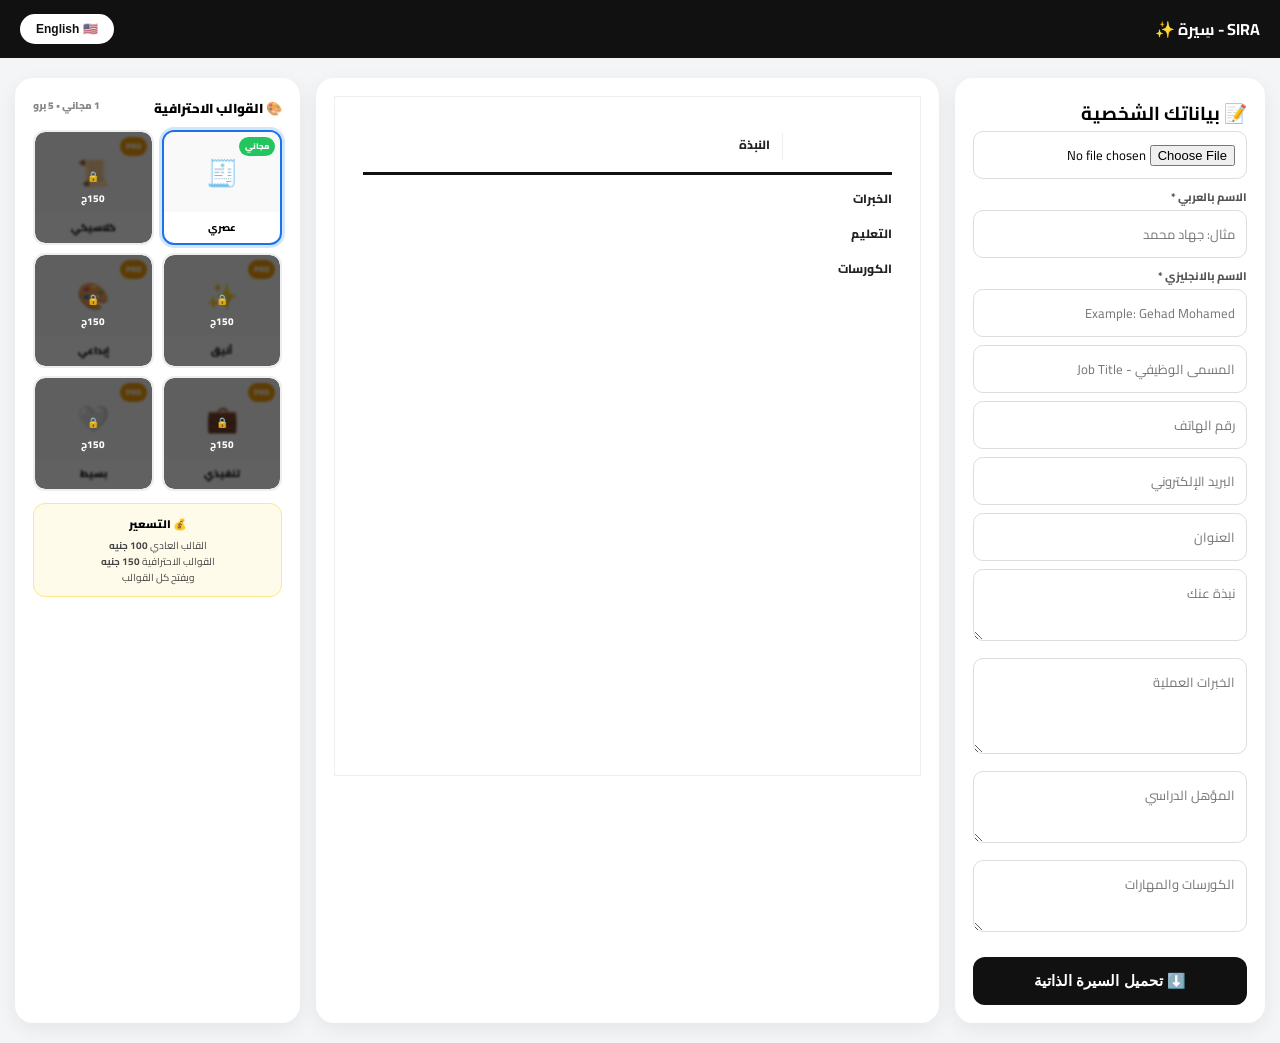
==== commit c744e501: "Update index.html" ====
--- a/index.html
+++ b/index.html
@@ -9,100 +9,214 @@
 *{box-sizing:border-box;margin:0;padding:0}
 body{font-family:'Cairo',sans-serif;background:#f4f5f7}
 .header{background:#111;color:#fff;padding:14px 20px;display:flex;justify-content:space-between;align-items:center;position:sticky;top:0;z-index:20}
-.lang-btn{background:#fff;color:#111;border:none;padding:8px 16px;border-radius:20px;font-weight:800;cursor:pointer}
-.container{max-width:1150px;margin:20px auto;display:grid;grid-template-columns:380px 1fr;gap:20px;padding:0 15px}
-.form-box,.preview-box{background:#fff;border-radius:18px;padding:22px;box-shadow:0 6px 20px #0001}
+.lang-btn{background:#fff;color:#111;border:none;padding:8px 16px;border-radius:20px;font-weight:800;cursor:pointer;font-size:12px}
+.container{max-width:1320px;margin:20px auto;display:grid;grid-template-columns:310px 1fr 285px;gap:16px;padding:0 15px}
+.form-box,.preview-box,.templates-box{background:#fff;border-radius:18px;padding:18px;box-shadow:0 6px 20px #0001}
 .form-box input,.form-box textarea{width:100%;padding:11px;margin-bottom:8px;border:1px solid #ddd;border-radius:10px;font-family:inherit;font-size:13px}
 .small-label{font-size:11px;font-weight:800;color:#555;margin-bottom:3px;display:block;text-align:right}
-.btn-main{width:100%;padding:14px;background:#111;color:#fff;border:none;border-radius:12px;font-weight:800;cursor:pointer}
-#cvPreview{padding:32px;border:1px solid #eee;min-height:620px;background:#fff;color:#222}
-.cv-top{display:flex;justify-content:space-between;border-bottom:3px solid #111;padding-bottom:15px;margin-bottom:15px}
-#cvImg{width:85px;height:85px;border-radius:50%;object-fit:cover;display:none;border:2px solid #111}
-.cv-head{font-weight:800;font-size:12px;margin-bottom:5px}
-.cv-text{font-size:12.5px;white-space:pre-wrap;line-height:1.7}
-.layout{display:grid;grid-template-columns:110px 1fr;gap:15px;margin-top:10px}
-.modal{position:fixed;inset:0;background:rgba(0,0,0,.6);display:none;justify-content:center;align-items:center;z-index:999;padding:15px}
+.btn-main{width:100%;padding:15px;background:#111;color:#fff;border:none;border-radius:12px;font-weight:800;cursor:pointer;font-size:15px;margin-top:8px}
+#cvPreview{padding:28px;border:1px solid #eee;min-height:680px;background:#fff;color:#222;transition:.2s}
+.cv-top{display:flex;justify-content:space-between;border-bottom:3px solid #111;padding-bottom:12px;margin-bottom:12px}
+#cvImg{width:75px;height:75px;border-radius:50%;object-fit:cover;display:none;border:2px solid #111}
+.cv-head{font-weight:800;font-size:12px;margin-bottom:4px}
+.cv-text{font-size:11.5px;white-space:pre-wrap;line-height:1.7}
+.layout{display:grid;grid-template-columns:110px 1fr;gap:12px;margin-top:8px}
+.t-title{font-weight:900;font-size:13px;margin-bottom:10px;display:flex;justify-content:space-between}
+.t-grid{display:grid;grid-template-columns:1fr 1fr;gap:8px}
+.t-card{border:2px solid #eee;border-radius:12px;overflow:hidden;cursor:pointer;position:relative;background:#fff;transition:.2s}
+.t-card:hover{transform:translateY(-2px);border-color:#111}
+.t-card.active{border-color:#1a73e8;box-shadow:0 0 0 3px #1a73e830}
+.t-thumb{height:80px;background:#f9f9f9;display:flex;align-items:center;justify-content:center;font-size:26px}
+.t-name{padding:6px;font-size:10px;font-weight:800;text-align:center}
+.t-badge{position:absolute;top:5px;right:5px;font-size:8px;font-weight:900;padding:2px 6px;border-radius:10px;color:#fff}
+.t-badge.free{background:#22c55e} .t-badge.pro{background:#f59e0b}
+.t-lock{position:absolute;inset:0;background:rgba(0,0,0,.62);display:flex;flex-direction:column;align-items:center;justify-content:center;color:#fff;font-size:10px;font-weight:800;backdrop-filter:blur(1px)}
+.modal{position:fixed;inset:0;background:rgba(0,0,0,.65);backdrop-filter:blur(7px);display:none;justify-content:center;align-items:center;z-index:999;padding:15px}
 .modal.show{display:flex}
-.modal-box{background:#fff;padding:26px;border-radius:22px;max-width:410px;width:100%;text-align:center}
-.vf-box{background:#fff5f6;border:1.8px dashed #e11d48;border-radius:14px;padding:14px;margin:14px 0}
-.input-secure{width:100%;padding:12px;margin-bottom:8px;border:1.5px solid #ddd;border-radius:10px;text-align:center;font-weight:700}
+.modal-box{background:#fff;padding:24px;border-radius:22px;max-width:440px;width:100%;text-align:center;max-height:95vh;overflow:auto}
+.badge-top{background:linear-gradient(135deg,#1a73e8,#0d47a1);color:#fff;padding:6px 14px;border-radius:20px;font-size:11px;font-weight:800;display:inline-block;margin-bottom:8px}
+.vf-box{background:#fff5f6;border:1.8px dashed #e11d48;border-radius:14px;padding:14px;margin:12px 0;text-align:center}
+.price-switch{display:grid;grid-template-columns:1fr 1fr;gap:8px;margin:12px 0}
+.price-opt{border:2px solid #eee;border-radius:12px;padding:10px;cursor:pointer;text-align:center;transition:.2s}
+.price-opt.active{border-color:#111;background:#111;color:#fff}
+.price-opt.pro.active{border-color:#f59e0b;background:linear-gradient(135deg,#f59e0b,#d97706);color:#fff}
+.security-box{background:#f0fdf4;border:1px solid #bbf7d0;border-radius:12px;padding:10px;margin:10px 0;text-align:right;font-size:11px;line-height:1.6;color:#166534}
+.input-secure{width:100%;padding:12px;margin-bottom:6px;border:1.5px solid #ddd;border-radius:10px;text-align:center;font-weight:700;font-family:inherit}
 .input-secure.error{border-color:#e11d48;background:#fff5f5}
-.err{color:#e11d48;font-size:11px;display:none;text-align:right;margin:-4px 0 8px}
+.err{color:#e11d48;font-size:10px;display:none;text-align:right;margin:-2px 0 6px}
 .btn-gold{width:100%;padding:14px;background:#111;color:#fff;border:none;border-radius:12px;font-weight:800;cursor:pointer}
-.btn-gold:disabled{background:#ccc}
-@media print{.header,.form-box,.modal{display:none!important}.container{display:block}.preview-box{box-shadow:none}}
-@media(max-width:900px){.container{grid-template-columns:1fr}}
+.btn-gold:disabled{background:#ccc;cursor:not-allowed}
+@media print{.header,.form-box,.templates-box,.modal{display:none!important}.container{display:block}.preview-box{box-shadow:none}}
+@media(max-width:1150px){.container{grid-template-columns:1fr}.templates-box{order:-1}}
+.theme-classic #cvPreview{font-family:serif}
+.theme-elegant #cvPreview{background:#fdf8f3;border-color:#e8d5b5}
+.theme-creative #cvPreview{border-right:8px solid #7c3aed;background:#f5f3ff}
+.theme-executive #cvPreview{background:#0f172a;color:#e2e8f0}
+.theme-executive .cv-top{border-color:#38bdf8}
+.theme-minimal #cvPreview{border:none;box-shadow:none}
 </style>
 </head>
 <body>
 <div class="header"><b id="logo">SIRA - سِيرة ✨</b><button class="lang-btn" id="langBtn" onclick="toggleLang()">English 🇺🇸</button></div>
+
 <div class="container">
 <div class="form-box">
-<h3 id="fTitle">📝 بياناتك</h3>
+<h3 id="fTitle">📝 بياناتك الشخصية</h3>
 <input type="file" accept="image/*" onchange="loadImg(event)">
 <span class="small-label" id="lblAr">الاسم بالعربي *</span>
 <input id="iNameAr" placeholder="مثال: جهاد محمد" oninput="u()">
 <span class="small-label" id="lblEn">الاسم بالانجليزي *</span>
 <input id="iNameEn" placeholder="Example: Gehad Mohamed" oninput="u()">
-<input id="iJob" placeholder="المسمى الوظيفي" oninput="u()">
+<input id="iJob" placeholder="المسمى الوظيفي - Job Title" oninput="u()">
 <input id="iPhone" placeholder="رقم الهاتف" oninput="u()">
-<input id="iEmail" placeholder="البريد" oninput="u()">
+<input id="iEmail" placeholder="البريد الإلكتروني" oninput="u()">
 <input id="iAddress" placeholder="العنوان" oninput="u()">
-<textarea id="iAbout" rows="3" placeholder="نبذة عنك" oninput="u()"></textarea>
-<textarea id="iExp" rows="4" placeholder="الخبرات" oninput="u()"></textarea>
-<textarea id="iEdu" rows="3" placeholder="المؤهل" oninput="u()"></textarea>
-<textarea id="iCourses" rows="3" placeholder="الكورسات" oninput="u()"></textarea>
-<button class="btn-main" id="btnDown" onclick="openPay()">⬇️ تحميل - 100 جنيه</button>
-</div>
-<div class="preview-box"><div id="cvPreview"><div class="cv-top"><div><h1 id="cName"></h1><div id="cJob" style="color:#666"></div><div class="layout"><div style="border-left:1px solid #eee;padding-left:10px"><div id="cContact" style="font-size:11px;line-height:2.1"></div></div><div><div class="cv-head" id="lAbout">النبذة</div><div id="cAbout" class="cv-text"></div></div></div></div><img id="cvImg"></div><div style="margin-top:15px"><div class="cv-head" id="lExp">الخبرات</div><div id="cExp" class="cv-text"></div></div><div style="margin-top:15px"><div class="cv-head" id="lEdu">التعليم</div><div id="cEdu" class="cv-text"></div></div><div style="margin-top:15px"><div class="cv-head" id="lCourses">الكورسات</div><div id="cCourses" class="cv-text"></div></div></div></div>
-</div>
+<textarea id="iAbout" rows="2" placeholder="نبذة عنك" oninput="u()"></textarea>
+<textarea id="iExp" rows="3" placeholder="الخبرات العملية" oninput="u()"></textarea>
+<textarea id="iEdu" rows="2" placeholder="المؤهل الدراسي" oninput="u()"></textarea>
+<textarea id="iCourses" rows="2" placeholder="الكورسات والمهارات" oninput="u()"></textarea>
+<button class="btn-main" id="btnDown" onclick="openPay()">⬇️ تحميل السيرة الذاتية</button>
+</div>
+
+<div class="preview-box"><div id="cvPreview"><div class="cv-top"><div><h1 id="cName" style="font-size:22px"></h1><div id="cJob" style="color:#666;font-size:13px"></div><div class="layout"><div style="border-left:1px solid #eee;padding-left:10px"><div id="cContact" style="font-size:11px;line-height:2.1"></div></div><div><div class="cv-head" id="lAbout">النبذة</div><div id="cAbout" class="cv-text"></div></div></div></div><img id="cvImg"></div><div style="margin-top:12px"><div class="cv-head" id="lExp">الخبرات</div><div id="cExp" class="cv-text"></div></div><div style="margin-top:12px"><div class="cv-head" id="lEdu">التعليم</div><div id="cEdu" class="cv-text"></div></div><div style="margin-top:12px"><div class="cv-head" id="lCourses">الكورسات</div><div id="cCourses" class="cv-text"></div></div></div></div>
+
+<div class="templates-box">
+<div class="t-title"><span id="tTitle">🎨 القوالب الاحترافية</span><span style="font-size:10px;color:#888" id="tSub">1 مجاني • 5 برو</span></div>
+<div class="t-grid" id="tGrid"></div>
+<div style="margin-top:12px;background:#fffbeb;border:1px solid #fde68a;border-radius:12px;padding:10px;text-align:center">
+<div style="font-size:11px;font-weight:900" id="priceInfo">💰 التسعير</div>
+<div style="font-size:10px;color:#444;margin-top:4px;line-height:1.6" id="priceDesc">القالب العادي <b>100 جنيه</b><br>القوالب الاحترافية <b>150 جنيه</b><br>ويفتح كل القوالب</div>
+</div>
+</div>
+</div>
+
 <div id="payModal" class="modal">
 <div class="modal-box">
-<h2 id="payTitle">تأكيد الدفع</h2>
-<div class="vf-box"><div style="font-weight:900;color:#e11d48">Vodafone Cash</div><div style="font-size:22px;font-weight:900">01013724578</div><div style="font-size:11px;color:#666" id="priceTxt">100 جنيه - تفعيل فوري</div></div>
+<div class="badge-top">SIRA PRO - دفع آمن ✨</div>
+<h2 id="payTitle" style="margin-top:6px">تحميل السيرة الذاتية</h2>
+<p style="font-size:12px;color:#666;margin:6px 0" id="payDesc">سيرتك جاهزة بجودة عالية - اختاري الباقة</p>
+
+<div class="price-switch">
+<div class="price-opt" id="opt100" onclick="setPrice(100)">
+<div style="font-weight:900;font-size:12px">العادي</div>
+<div style="font-size:18px;font-weight:900;margin:2px 0">100 جنيه</div>
+<div style="font-size:9px">قالب واحد + PDF</div>
+</div>
+<div class="price-opt pro" id="opt150" onclick="setPrice(150)">
+<div style="font-weight:900;font-size:12px">الاحترافي ✨</div>
+<div style="font-size:18px;font-weight:900;margin:2px 0">150 جنيه</div>
+<div style="font-size:9px">6 قوالب + HD</div>
+</div>
+</div>
+
+<div class="vf-box">
+<div style="font-size:11px;color:#666">🔒 الدفع الآمن عبر</div>
+<div style="font-weight:900;color:#e11d48;font-size:16px">Vodafone Cash</div>
+<div style="font-size:24px;font-weight:900;letter-spacing:1px">01013724578</div>
+<div style="font-size:11px;font-weight:800;margin-top:4px" id="selectedPrice">المبلغ المحدد: 100 جنيه</div>
+</div>
+
+<div class="security-box" id="securityBox">
+🔐 <b>الأمان وطرق الدفع:</b><br>
+• الدفع عن طريق فودافون كاش على الرقم الظاهر<br>
+• لازم تبعتي <b>رقم العملية</b> من رسالة فودافون للتأكيد<br>
+• بنراجع رقم العملية في <b>أنا فودافون</b> قبل التفعيل<br>
+• بعد الدفع يتم التفعيل الفوري وتحميل السيرة PDF<br>
+• للاستفسار: واتساب على نفس الرقم
+</div>
+
 <div style="text-align:right">
-<label style="font-size:11px;font-weight:700" id="lblTrx">رقم العملية *</label>
-<input id="trxId" class="input-secure" placeholder="من رسالة فودافون" oninput="check()"><div class="err" id="e1">لازم رقم العملية</div>
-<label style="font-size:11px;font-weight:700" id="lblPhone">رقمك *</label>
-<input id="sPhone" class="input-secure" placeholder="01xxxxxxxxx" oninput="check()"><div class="err" id="e2">لازم رقمك</div>
-<label style="font-size:11px;font-weight:700" id="lblName">اسمك *</label>
-<input id="sName" class="input-secure" placeholder="اسمك" oninput="check()"><div class="err" id="e3">لازم اسمك</div>
-</div>
-<button class="btn-gold" id="btnGo" onclick="done()" disabled>تأكيد وتحميل 💳</button>
-<button onclick="closePay()" style="margin-top:8px;background:none;border:none;color:#999;cursor:pointer">رجوع</button>
-</div>
-</div>
+<label style="font-size:11px;font-weight:700">رقم العملية من رسالة فودافون *</label>
+<input id="trxId" class="input-secure" placeholder="مثال: 1234567890" oninput="check()"><div class="err" id="e1">لازم تكتبي رقم العملية عشان نراجع الدفع</div>
+<label style="font-size:11px;font-weight:700">رقمك اللي حولتي منه *</label>
+<input id="sPhone" class="input-secure" placeholder="01xxxxxxxxx" oninput="check()"><div class="err" id="e2">لازم تكتبي رقمك</div>
+<label style="font-size:11px;font-weight:700">اسمك *</label>
+<input id="sName" class="input-secure" placeholder="اسمك الكامل" oninput="check()"><div class="err" id="e3">لازم تكتبي اسمك</div>
+</div>
+
+<button class="btn-gold" id="btnGo" onclick="done()" disabled>تأكيد الدفع وتحميل السيرة الذاتية 💳⬇️</button>
+<button onclick="closePay()" style="margin-top:10px;background:none;border:none;color:#999;cursor:pointer;font-size:13px">رجوع - إلغاء</button>
+</div>
+</div>
+
 <script>
-let isAr=true;
+let isAr=true, selected='modern', price=100, isPaid=false;
+const templates=[
+{id:'modern',name:'عصري',en:'Modern',icon:'🧾',free:true},
+{id:'classic',name:'كلاسيكي',en:'Classic',icon:'📜',free:false},
+{id:'elegant',name:'أنيق',en:'Elegant',icon:'✨',free:false},
+{id:'creative',name:'إبداعي',en:'Creative',icon:'🎨',free:false},
+{id:'executive',name:'تنفيذي',en:'Executive',icon:'💼',free:false},
+{id:'minimal',name:'بسيط',en:'Minimal',icon:'🤍',free:false},
+];
+function render(){
+const g=document.getElementById('tGrid'); g.innerHTML='';
+templates.forEach(t=>{
+const locked=!t.free && !isPaid;
+const d=document.createElement('div'); d.className=`t-card ${selected===t.id?'active':''}`;
+d.innerHTML=`<div class="t-thumb">${t.icon}</div><div class="t-name">${isAr?t.name:t.en}</div><div class="t-badge ${t.free?'free':'pro'}">${t.free?(isAr?'مجاني':'FREE'):'PRO'}</div>${locked?'<div class="t-lock">🔒<span style="margin-top:3px">150ج</span></div>':''}`;
+d.onclick=()=>selectTpl(t.id); g.appendChild(d);
+});
+}
+function selectTpl(id){
+const tpl=templates.find(x=>x.id===id);
+selected=id;
+if(!tpl.free && !isPaid){ setPrice(150); openPay(); }
+document.body.className=`theme-${id}`;
+render();
+}
+function setPrice(p){
+price=p;
+document.getElementById('opt100').classList.toggle('active',p===100);
+document.getElementById('opt150').classList.toggle('active',p===150);
+document.getElementById('selectedPrice').innerText = isAr?`المبلغ المحدد: ${p} جنيه`:`Amount: ${p} EGP`;
+}
 function toggleLang(){
 isAr=!isAr;
 document.documentElement.dir=isAr?'rtl':'ltr';
 document.getElementById('logo').innerText=isAr?'SIRA - سِيرة ✨':'SIRA ✨';
 document.getElementById('langBtn').innerText=isAr?'English 🇺🇸':'عربي 🇪🇬';
-document.getElementById('fTitle').innerText=isAr?'📝 بياناتك':'📝 Your Info';
+document.getElementById('fTitle').innerText=isAr?'📝 بياناتك الشخصية':'📝 Your Info';
 document.getElementById('lblAr').innerText=isAr?'الاسم بالعربي *':'Arabic Name *';
 document.getElementById('lblEn').innerText=isAr?'الاسم بالانجليزي *':'English Name *';
+document.getElementById('tTitle').innerText=isAr?'🎨 القوالب الاحترافية':'🎨 Pro Templates';
+document.getElementById('tSub').innerText=isAr?'1 مجاني • 5 برو':'1 free • 5 pro';
+document.getElementById('priceInfo').innerText=isAr?'💰 التسعير':'💰 Pricing';
+document.getElementById('priceDesc').innerHTML=isAr?'القالب العادي <b>100 جنيه</b><br>القوالب الاحترافية <b>150 جنيه</b><br>ويفتح كل القوالب':'Basic <b>100 EGP</b><br>Pro templates <b>150 EGP</b><br>Unlock all';
+document.getElementById('btnDown').innerText=isAr?'⬇️ تحميل السيرة الذاتية':'⬇️ Download CV';
+document.getElementById('payTitle').innerText=isAr?'تحميل السيرة الذاتية':'Download Your CV';
 document.getElementById('lAbout').innerText=isAr?'النبذة':'Summary';
 document.getElementById('lExp').innerText=isAr?'الخبرات':'Experience';
 document.getElementById('lEdu').innerText=isAr?'التعليم':'Education';
 document.getElementById('lCourses').innerText=isAr?'الكورسات':'Courses';
-document.getElementById('btnDown').innerText=isAr?'⬇️ تحميل - 100 جنيه':'⬇️ Download - 100 EGP';
-u();
+render(); u();
 }
 function loadImg(e){const f=e.target.files[0];if(!f)return;const r=new FileReader();r.onload=x=>{cvImg.src=x.target.result;cvImg.style.display='block';};r.readAsDataURL(f);}
 function u(){
-// السر هنا: الاسم بيتغير حسب اللغة
-let displayName = '';
-if(isAr){ displayName = iNameAr.value || iNameEn.value; } else { displayName = iNameEn.value || iNameAr.value; }
-cName.innerText=displayName;
+let name = isAr ? (iNameAr.value || iNameEn.value) : (iNameEn.value || iNameAr.value);
+cName.innerText=name;
 cJob.innerText=iJob.value;
 let h=''; if(iPhone.value)h+=`📞 ${iPhone.value}<br>`; if(iEmail.value)h+=`✉️ ${iEmail.value}<br>`; if(iAddress.value)h+=`📍 ${iAddress.value}`;
 cContact.innerHTML=h; cAbout.innerText=iAbout.value; cExp.innerText=iExp.value; cEdu.innerText=iEdu.value; cCourses.innerText=iCourses.value;
 }
-function openPay(){payModal.classList.add('show')}function closePay(){payModal.classList.remove('show')}
-function check(){let ok=true;if(!trxId.value.trim()){trxId.classList.add('error');e1.style.display='block';ok=false}else{trxId.classList.remove('error');e1.style.display='none'}if(!sPhone.value.trim()){sPhone.classList.add('error');e2.style.display='block';ok=false}else{sPhone.classList.remove('error');e2.style.display='none'}if(!sName.value.trim()){sName.classList.add('error');e3.style.display='block';ok=false}else{sName.classList.remove('error');e3.style.display='none'}btnGo.disabled=!ok;return ok;}
-function done(){if(!check())return;const trx=encodeURIComponent(trxId.value.trim()),phone=encodeURIComponent(sPhone.value.trim()),name=encodeURIComponent(sName.value.trim());const msg=`مرحبا جهاد، حولت 100 جنيه فودافون كاش%0Aالاسم: ${name}%0Aرقمي: ${phone}%0Aرقم العملية: ${trx}`;window.open(`https://wa.me/201013724578?text=${msg}`,'_blank');closePay();setTimeout(()=>window.print(),800);}
-u();
+function openPay(){ setPrice(selected==='modern'?100:150); document.getElementById('payModal').classList.add('show'); }
+function closePay(){ document.getElementById('payModal').classList.remove('show'); }
+function check(){
+let ok=true;
+if(!trxId.value.trim()){trxId.classList.add('error');e1.style.display='block';ok=false}else{trxId.classList.remove('error');e1.style.display='none'}
+if(!sPhone.value.trim()){sPhone.classList.add('error');e2.style.display='block';ok=false}else{sPhone.classList.remove('error');e2.style.display='none'}
+if(!sName.value.trim()){sName.classList.add('error');e3.style.display='block';ok=false}else{sName.classList.remove('error');e3.style.display='none'}
+btnGo.disabled=!ok; return ok;
+}
+function done(){
+if(!check())return;
+const trx=encodeURIComponent(trxId.value.trim()), phone=encodeURIComponent(sPhone.value.trim()), name=encodeURIComponent(sName.value.trim());
+const msg=`مرحبا جهاد، حولت ${price} جنيه فودافون كاش على 01013724578%0Aالنوع: ${selected==='modern'?'قالب عادي 100ج':'قالب احترافي 150ج'}%0Aالاسم: ${name}%0Aرقمي: ${phone}%0Aرقم العملية: ${trx}%0Aالقالب المختار: ${selected}`;
+window.open(`https://wa.me/201013724578?text=${msg}`,'_blank');
+isPaid=true; closePay(); render();
+setTimeout(()=>window.print(),900);
+}
+u(); render(); setPrice(100);
 </script>
 </body>
 </html>
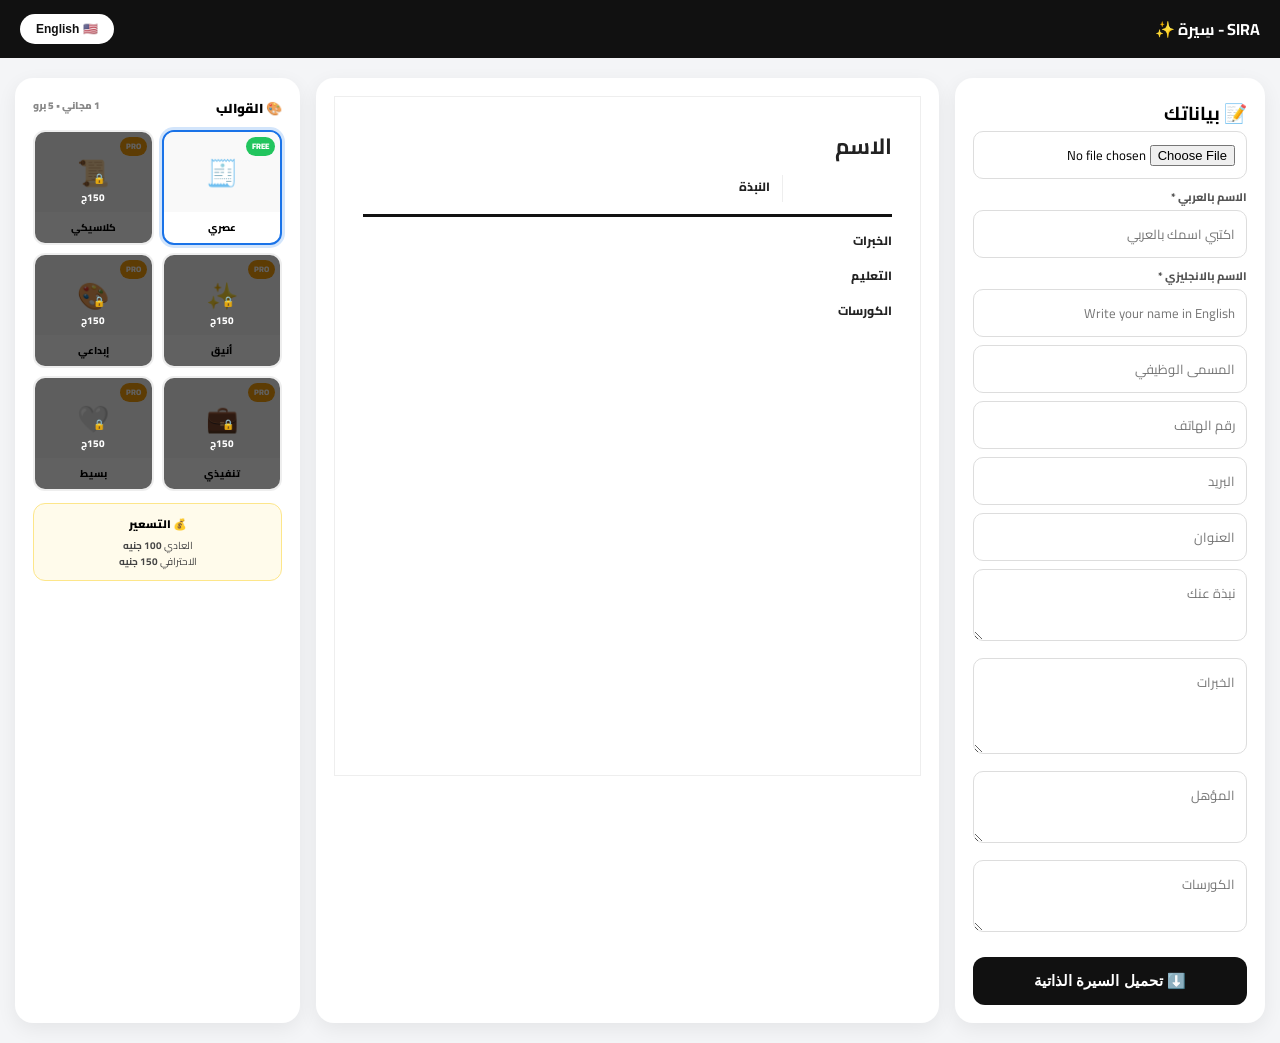
==== commit fdbc4e3b: "Update index.html" ====
--- a/index.html
+++ b/index.html
@@ -15,7 +15,7 @@
 .form-box input,.form-box textarea{width:100%;padding:11px;margin-bottom:8px;border:1px solid #ddd;border-radius:10px;font-family:inherit;font-size:13px}
 .small-label{font-size:11px;font-weight:800;color:#555;margin-bottom:3px;display:block;text-align:right}
 .btn-main{width:100%;padding:15px;background:#111;color:#fff;border:none;border-radius:12px;font-weight:800;cursor:pointer;font-size:15px;margin-top:8px}
-#cvPreview{padding:28px;border:1px solid #eee;min-height:680px;background:#fff;color:#222;transition:.2s}
+#cvPreview{padding:28px;border:1px solid #eee;min-height:680px;background:#fff;color:#222}
 .cv-top{display:flex;justify-content:space-between;border-bottom:3px solid #111;padding-bottom:12px;margin-bottom:12px}
 #cvImg{width:75px;height:75px;border-radius:50%;object-fit:cover;display:none;border:2px solid #111}
 .cv-head{font-weight:800;font-size:12px;margin-bottom:4px}
@@ -23,122 +23,84 @@
 .layout{display:grid;grid-template-columns:110px 1fr;gap:12px;margin-top:8px}
 .t-title{font-weight:900;font-size:13px;margin-bottom:10px;display:flex;justify-content:space-between}
 .t-grid{display:grid;grid-template-columns:1fr 1fr;gap:8px}
-.t-card{border:2px solid #eee;border-radius:12px;overflow:hidden;cursor:pointer;position:relative;background:#fff;transition:.2s}
-.t-card:hover{transform:translateY(-2px);border-color:#111}
+.t-card{border:2px solid #eee;border-radius:12px;overflow:hidden;cursor:pointer;position:relative;background:#fff}
 .t-card.active{border-color:#1a73e8;box-shadow:0 0 0 3px #1a73e830}
 .t-thumb{height:80px;background:#f9f9f9;display:flex;align-items:center;justify-content:center;font-size:26px}
 .t-name{padding:6px;font-size:10px;font-weight:800;text-align:center}
 .t-badge{position:absolute;top:5px;right:5px;font-size:8px;font-weight:900;padding:2px 6px;border-radius:10px;color:#fff}
 .t-badge.free{background:#22c55e} .t-badge.pro{background:#f59e0b}
-.t-lock{position:absolute;inset:0;background:rgba(0,0,0,.62);display:flex;flex-direction:column;align-items:center;justify-content:center;color:#fff;font-size:10px;font-weight:800;backdrop-filter:blur(1px)}
+.t-lock{position:absolute;inset:0;background:rgba(0,0,0,.62);display:flex;flex-direction:column;align-items:center;justify-content:center;color:#fff;font-size:10px;font-weight:800}
 .modal{position:fixed;inset:0;background:rgba(0,0,0,.65);backdrop-filter:blur(7px);display:none;justify-content:center;align-items:center;z-index:999;padding:15px}
 .modal.show{display:flex}
-.modal-box{background:#fff;padding:24px;border-radius:22px;max-width:440px;width:100%;text-align:center;max-height:95vh;overflow:auto}
-.badge-top{background:linear-gradient(135deg,#1a73e8,#0d47a1);color:#fff;padding:6px 14px;border-radius:20px;font-size:11px;font-weight:800;display:inline-block;margin-bottom:8px}
-.vf-box{background:#fff5f6;border:1.8px dashed #e11d48;border-radius:14px;padding:14px;margin:12px 0;text-align:center}
+.modal-box{background:#fff;padding:24px;border-radius:22px;max-width:440px;width:100%;text-align:center}
+.vf-box{background:#fff5f6;border:1.8px dashed #e11d48;border-radius:14px;padding:14px;margin:12px 0}
 .price-switch{display:grid;grid-template-columns:1fr 1fr;gap:8px;margin:12px 0}
-.price-opt{border:2px solid #eee;border-radius:12px;padding:10px;cursor:pointer;text-align:center;transition:.2s}
+.price-opt{border:2px solid #eee;border-radius:12px;padding:10px;cursor:pointer;text-align:center}
 .price-opt.active{border-color:#111;background:#111;color:#fff}
-.price-opt.pro.active{border-color:#f59e0b;background:linear-gradient(135deg,#f59e0b,#d97706);color:#fff}
+.price-opt.pro.active{border-color:#f59e0b;background:linear-gradient(135deg,#f59e0b,#d97706)}
 .security-box{background:#f0fdf4;border:1px solid #bbf7d0;border-radius:12px;padding:10px;margin:10px 0;text-align:right;font-size:11px;line-height:1.6;color:#166534}
-.input-secure{width:100%;padding:12px;margin-bottom:6px;border:1.5px solid #ddd;border-radius:10px;text-align:center;font-weight:700;font-family:inherit}
+.input-secure{width:100%;padding:12px;margin-bottom:6px;border:1.5px solid #ddd;border-radius:10px;text-align:center;font-weight:700}
 .input-secure.error{border-color:#e11d48;background:#fff5f5}
 .err{color:#e11d48;font-size:10px;display:none;text-align:right;margin:-2px 0 6px}
 .btn-gold{width:100%;padding:14px;background:#111;color:#fff;border:none;border-radius:12px;font-weight:800;cursor:pointer}
-.btn-gold:disabled{background:#ccc;cursor:not-allowed}
+.btn-gold:disabled{background:#ccc}
 @media print{.header,.form-box,.templates-box,.modal{display:none!important}.container{display:block}.preview-box{box-shadow:none}}
 @media(max-width:1150px){.container{grid-template-columns:1fr}.templates-box{order:-1}}
 .theme-classic #cvPreview{font-family:serif}
-.theme-elegant #cvPreview{background:#fdf8f3;border-color:#e8d5b5}
+.theme-elegant #cvPreview{background:#fdf8f3}
 .theme-creative #cvPreview{border-right:8px solid #7c3aed;background:#f5f3ff}
 .theme-executive #cvPreview{background:#0f172a;color:#e2e8f0}
-.theme-executive .cv-top{border-color:#38bdf8}
-.theme-minimal #cvPreview{border:none;box-shadow:none}
+.theme-minimal #cvPreview{border:none}
 </style>
 </head>
 <body>
 <div class="header"><b id="logo">SIRA - سِيرة ✨</b><button class="lang-btn" id="langBtn" onclick="toggleLang()">English 🇺🇸</button></div>
-
 <div class="container">
 <div class="form-box">
-<h3 id="fTitle">📝 بياناتك الشخصية</h3>
+<h3 id="fTitle">📝 بياناتك</h3>
 <input type="file" accept="image/*" onchange="loadImg(event)">
 <span class="small-label" id="lblAr">الاسم بالعربي *</span>
-<input id="iNameAr" placeholder="مثال: جهاد محمد" oninput="u()">
+<input id="iNameAr" placeholder="اكتبي اسمك بالعربي" oninput="u()">
 <span class="small-label" id="lblEn">الاسم بالانجليزي *</span>
-<input id="iNameEn" placeholder="Example: Gehad Mohamed" oninput="u()">
-<input id="iJob" placeholder="المسمى الوظيفي - Job Title" oninput="u()">
+<input id="iNameEn" placeholder="Write your name in English" oninput="u()">
+<input id="iJob" placeholder="المسمى الوظيفي" oninput="u()">
 <input id="iPhone" placeholder="رقم الهاتف" oninput="u()">
-<input id="iEmail" placeholder="البريد الإلكتروني" oninput="u()">
+<input id="iEmail" placeholder="البريد" oninput="u()">
 <input id="iAddress" placeholder="العنوان" oninput="u()">
 <textarea id="iAbout" rows="2" placeholder="نبذة عنك" oninput="u()"></textarea>
-<textarea id="iExp" rows="3" placeholder="الخبرات العملية" oninput="u()"></textarea>
-<textarea id="iEdu" rows="2" placeholder="المؤهل الدراسي" oninput="u()"></textarea>
-<textarea id="iCourses" rows="2" placeholder="الكورسات والمهارات" oninput="u()"></textarea>
+<textarea id="iExp" rows="3" placeholder="الخبرات" oninput="u()"></textarea>
+<textarea id="iEdu" rows="2" placeholder="المؤهل" oninput="u()"></textarea>
+<textarea id="iCourses" rows="2" placeholder="الكورسات" oninput="u()"></textarea>
 <button class="btn-main" id="btnDown" onclick="openPay()">⬇️ تحميل السيرة الذاتية</button>
 </div>
-
-<div class="preview-box"><div id="cvPreview"><div class="cv-top"><div><h1 id="cName" style="font-size:22px"></h1><div id="cJob" style="color:#666;font-size:13px"></div><div class="layout"><div style="border-left:1px solid #eee;padding-left:10px"><div id="cContact" style="font-size:11px;line-height:2.1"></div></div><div><div class="cv-head" id="lAbout">النبذة</div><div id="cAbout" class="cv-text"></div></div></div></div><img id="cvImg"></div><div style="margin-top:12px"><div class="cv-head" id="lExp">الخبرات</div><div id="cExp" class="cv-text"></div></div><div style="margin-top:12px"><div class="cv-head" id="lEdu">التعليم</div><div id="cEdu" class="cv-text"></div></div><div style="margin-top:12px"><div class="cv-head" id="lCourses">الكورسات</div><div id="cCourses" class="cv-text"></div></div></div></div>
-
+<div class="preview-box"><div id="cvPreview"><div class="cv-top"><div><h1 id="cName" style="font-size:22px"></h1><div id="cJob" style="color:#666"></div><div class="layout"><div style="border-left:1px solid #eee;padding-left:10px"><div id="cContact" style="font-size:11px;line-height:2.1"></div></div><div><div class="cv-head" id="lAbout">النبذة</div><div id="cAbout" class="cv-text"></div></div></div></div><img id="cvImg"></div><div style="margin-top:12px"><div class="cv-head" id="lExp">الخبرات</div><div id="cExp" class="cv-text"></div></div><div style="margin-top:12px"><div class="cv-head" id="lEdu">التعليم</div><div id="cEdu" class="cv-text"></div></div><div style="margin-top:12px"><div class="cv-head" id="lCourses">الكورسات</div><div id="cCourses" class="cv-text"></div></div></div></div>
 <div class="templates-box">
-<div class="t-title"><span id="tTitle">🎨 القوالب الاحترافية</span><span style="font-size:10px;color:#888" id="tSub">1 مجاني • 5 برو</span></div>
+<div class="t-title"><span id="tTitle">🎨 القوالب</span><span style="font-size:10px;color:#888" id="tSub">1 مجاني • 5 برو</span></div>
 <div class="t-grid" id="tGrid"></div>
 <div style="margin-top:12px;background:#fffbeb;border:1px solid #fde68a;border-radius:12px;padding:10px;text-align:center">
 <div style="font-size:11px;font-weight:900" id="priceInfo">💰 التسعير</div>
-<div style="font-size:10px;color:#444;margin-top:4px;line-height:1.6" id="priceDesc">القالب العادي <b>100 جنيه</b><br>القوالب الاحترافية <b>150 جنيه</b><br>ويفتح كل القوالب</div>
+<div style="font-size:10px;color:#444;margin-top:4px;line-height:1.6" id="priceDesc">العادي <b>100 جنيه</b><br>الاحترافي <b>150 جنيه</b></div>
 </div>
 </div>
 </div>
-
 <div id="payModal" class="modal">
 <div class="modal-box">
-<div class="badge-top">SIRA PRO - دفع آمن ✨</div>
-<h2 id="payTitle" style="margin-top:6px">تحميل السيرة الذاتية</h2>
-<p style="font-size:12px;color:#666;margin:6px 0" id="payDesc">سيرتك جاهزة بجودة عالية - اختاري الباقة</p>
-
+<h2 id="payTitle">تحميل السيرة الذاتية</h2>
 <div class="price-switch">
-<div class="price-opt" id="opt100" onclick="setPrice(100)">
-<div style="font-weight:900;font-size:12px">العادي</div>
-<div style="font-size:18px;font-weight:900;margin:2px 0">100 جنيه</div>
-<div style="font-size:9px">قالب واحد + PDF</div>
+<div class="price-opt" id="opt100" onclick="setPrice(100)"><div style="font-weight:900">العادي</div><div style="font-size:18px;font-weight:900">100 جنيه</div></div>
+<div class="price-opt pro" id="opt150" onclick="setPrice(150)"><div style="font-weight:900">الاحترافي ✨</div><div style="font-size:18px;font-weight:900">150 جنيه</div></div>
 </div>
-<div class="price-opt pro" id="opt150" onclick="setPrice(150)">
-<div style="font-weight:900;font-size:12px">الاحترافي ✨</div>
-<div style="font-size:18px;font-weight:900;margin:2px 0">150 جنيه</div>
-<div style="font-size:9px">6 قوالب + HD</div>
+<div class="vf-box"><div style="font-size:11px;color:#666">🔒 الدفع عبر</div><div style="font-weight:900;color:#e11d48">Vodafone Cash</div><div style="font-size:24px;font-weight:900">01013724578</div><div style="font-size:11px;font-weight:800;margin-top:4px" id="selectedPrice">المبلغ: 100 جنيه</div></div>
+<div class="security-box">🔐 <b>الأمان:</b> الدفع فودافون كاش + ارسال رقم العملية للمراجعة في أنا فودافون + تفعيل فوري</div>
+<div style="text-align:right">
+<label style="font-size:11px;font-weight:700">رقم العملية *</label><input id="trxId" class="input-secure" placeholder="من رسالة فودافون" oninput="check()"><div class="err" id="e1">لازم رقم العملية</div>
+<label style="font-size:11px;font-weight:700">رقمك *</label><input id="sPhone" class="input-secure" placeholder="01xxxxxxxxx" oninput="check()"><div class="err" id="e2">لازم رقمك</div>
+<label style="font-size:11px;font-weight:700">اسمك *</label><input id="sName" class="input-secure" placeholder="اسمك" oninput="check()"><div class="err" id="e3">لازم اسمك</div>
+</div>
+<button class="btn-gold" id="btnGo" onclick="done()" disabled>تأكيد وتحميل 💳</button>
+<button onclick="closePay()" style="margin-top:8px;background:none;border:none;color:#999;cursor:pointer">رجوع</button>
 </div>
 </div>
-
-<div class="vf-box">
-<div style="font-size:11px;color:#666">🔒 الدفع الآمن عبر</div>
-<div style="font-weight:900;color:#e11d48;font-size:16px">Vodafone Cash</div>
-<div style="font-size:24px;font-weight:900;letter-spacing:1px">01013724578</div>
-<div style="font-size:11px;font-weight:800;margin-top:4px" id="selectedPrice">المبلغ المحدد: 100 جنيه</div>
-</div>
-
-<div class="security-box" id="securityBox">
-🔐 <b>الأمان وطرق الدفع:</b><br>
-• الدفع عن طريق فودافون كاش على الرقم الظاهر<br>
-• لازم تبعتي <b>رقم العملية</b> من رسالة فودافون للتأكيد<br>
-• بنراجع رقم العملية في <b>أنا فودافون</b> قبل التفعيل<br>
-• بعد الدفع يتم التفعيل الفوري وتحميل السيرة PDF<br>
-• للاستفسار: واتساب على نفس الرقم
-</div>
-
-<div style="text-align:right">
-<label style="font-size:11px;font-weight:700">رقم العملية من رسالة فودافون *</label>
-<input id="trxId" class="input-secure" placeholder="مثال: 1234567890" oninput="check()"><div class="err" id="e1">لازم تكتبي رقم العملية عشان نراجع الدفع</div>
-<label style="font-size:11px;font-weight:700">رقمك اللي حولتي منه *</label>
-<input id="sPhone" class="input-secure" placeholder="01xxxxxxxxx" oninput="check()"><div class="err" id="e2">لازم تكتبي رقمك</div>
-<label style="font-size:11px;font-weight:700">اسمك *</label>
-<input id="sName" class="input-secure" placeholder="اسمك الكامل" oninput="check()"><div class="err" id="e3">لازم تكتبي اسمك</div>
-</div>
-
-<button class="btn-gold" id="btnGo" onclick="done()" disabled>تأكيد الدفع وتحميل السيرة الذاتية 💳⬇️</button>
-<button onclick="closePay()" style="margin-top:10px;background:none;border:none;color:#999;cursor:pointer;font-size:13px">رجوع - إلغاء</button>
-</div>
-</div>
-
 <script>
 let isAr=true, selected='modern', price=100, isPaid=false;
 const templates=[
@@ -154,47 +116,28 @@
 templates.forEach(t=>{
 const locked=!t.free && !isPaid;
 const d=document.createElement('div'); d.className=`t-card ${selected===t.id?'active':''}`;
-d.innerHTML=`<div class="t-thumb">${t.icon}</div><div class="t-name">${isAr?t.name:t.en}</div><div class="t-badge ${t.free?'free':'pro'}">${t.free?(isAr?'مجاني':'FREE'):'PRO'}</div>${locked?'<div class="t-lock">🔒<span style="margin-top:3px">150ج</span></div>':''}`;
+d.innerHTML=`<div class="t-thumb">${t.icon}</div><div class="t-name">${isAr?t.name:t.en}</div><div class="t-badge ${t.free?'free':'pro'}">${t.free?'FREE':'PRO'}</div>${locked?'<div class="t-lock">🔒<br>150ج</div>':''}`;
 d.onclick=()=>selectTpl(t.id); g.appendChild(d);
 });
 }
-function selectTpl(id){
-const tpl=templates.find(x=>x.id===id);
-selected=id;
-if(!tpl.free && !isPaid){ setPrice(150); openPay(); }
-document.body.className=`theme-${id}`;
-render();
-}
-function setPrice(p){
-price=p;
-document.getElementById('opt100').classList.toggle('active',p===100);
-document.getElementById('opt150').classList.toggle('active',p===150);
-document.getElementById('selectedPrice').innerText = isAr?`المبلغ المحدد: ${p} جنيه`:`Amount: ${p} EGP`;
-}
+function selectTpl(id){ selected=id; const tpl=templates.find(x=>x.id===id); if(!tpl.free && !isPaid){ setPrice(150); openPay(); } document.body.className=`theme-${id}`; render(); }
+function setPrice(p){ price=p; document.getElementById('opt100').classList.toggle('active',p===100); document.getElementById('opt150').classList.toggle('active',p===150); document.getElementById('selectedPrice').innerText=isAr?`المبلغ: ${p} جنيه`:`Amount: ${p} EGP`; }
 function toggleLang(){
 isAr=!isAr;
 document.documentElement.dir=isAr?'rtl':'ltr';
 document.getElementById('logo').innerText=isAr?'SIRA - سِيرة ✨':'SIRA ✨';
 document.getElementById('langBtn').innerText=isAr?'English 🇺🇸':'عربي 🇪🇬';
-document.getElementById('fTitle').innerText=isAr?'📝 بياناتك الشخصية':'📝 Your Info';
+document.getElementById('fTitle').innerText=isAr?'📝 بياناتك':'📝 Your Info';
 document.getElementById('lblAr').innerText=isAr?'الاسم بالعربي *':'Arabic Name *';
 document.getElementById('lblEn').innerText=isAr?'الاسم بالانجليزي *':'English Name *';
-document.getElementById('tTitle').innerText=isAr?'🎨 القوالب الاحترافية':'🎨 Pro Templates';
-document.getElementById('tSub').innerText=isAr?'1 مجاني • 5 برو':'1 free • 5 pro';
-document.getElementById('priceInfo').innerText=isAr?'💰 التسعير':'💰 Pricing';
-document.getElementById('priceDesc').innerHTML=isAr?'القالب العادي <b>100 جنيه</b><br>القوالب الاحترافية <b>150 جنيه</b><br>ويفتح كل القوالب':'Basic <b>100 EGP</b><br>Pro templates <b>150 EGP</b><br>Unlock all';
-document.getElementById('btnDown').innerText=isAr?'⬇️ تحميل السيرة الذاتية':'⬇️ Download CV';
-document.getElementById('payTitle').innerText=isAr?'تحميل السيرة الذاتية':'Download Your CV';
-document.getElementById('lAbout').innerText=isAr?'النبذة':'Summary';
-document.getElementById('lExp').innerText=isAr?'الخبرات':'Experience';
-document.getElementById('lEdu').innerText=isAr?'التعليم':'Education';
-document.getElementById('lCourses').innerText=isAr?'الكورسات':'Courses';
-render(); u();
+u(); render();
 }
 function loadImg(e){const f=e.target.files[0];if(!f)return;const r=new FileReader();r.onload=x=>{cvImg.src=x.target.result;cvImg.style.display='block';};r.readAsDataURL(f);}
 function u(){
-let name = isAr ? (iNameAr.value || iNameEn.value) : (iNameEn.value || iNameAr.value);
-cName.innerText=name;
+// هنا التعديل المهم: عربي مع عربي وانجليزي مع انجليزي
+let name = '';
+if(isAr){ name = iNameAr.value; } else { name = iNameEn.value; }
+cName.innerText = name || (isAr ? 'الاسم' : 'Name');
 cJob.innerText=iJob.value;
 let h=''; if(iPhone.value)h+=`📞 ${iPhone.value}<br>`; if(iEmail.value)h+=`✉️ ${iEmail.value}<br>`; if(iAddress.value)h+=`📍 ${iAddress.value}`;
 cContact.innerHTML=h; cAbout.innerText=iAbout.value; cExp.innerText=iExp.value; cEdu.innerText=iEdu.value; cCourses.innerText=iCourses.value;
@@ -211,10 +154,9 @@
 function done(){
 if(!check())return;
 const trx=encodeURIComponent(trxId.value.trim()), phone=encodeURIComponent(sPhone.value.trim()), name=encodeURIComponent(sName.value.trim());
-const msg=`مرحبا جهاد، حولت ${price} جنيه فودافون كاش على 01013724578%0Aالنوع: ${selected==='modern'?'قالب عادي 100ج':'قالب احترافي 150ج'}%0Aالاسم: ${name}%0Aرقمي: ${phone}%0Aرقم العملية: ${trx}%0Aالقالب المختار: ${selected}`;
+const msg=`مرحبا، حولت ${price} جنيه فودافون كاش على 01013724578%0Aالاسم: ${name}%0Aرقمي: ${phone}%0Aرقم العملية: ${trx}%0Aالقالب: ${selected}`;
 window.open(`https://wa.me/201013724578?text=${msg}`,'_blank');
-isPaid=true; closePay(); render();
-setTimeout(()=>window.print(),900);
+isPaid=true; closePay(); render(); setTimeout(()=>window.print(),900);
 }
 u(); render(); setPrice(100);
 </script>
